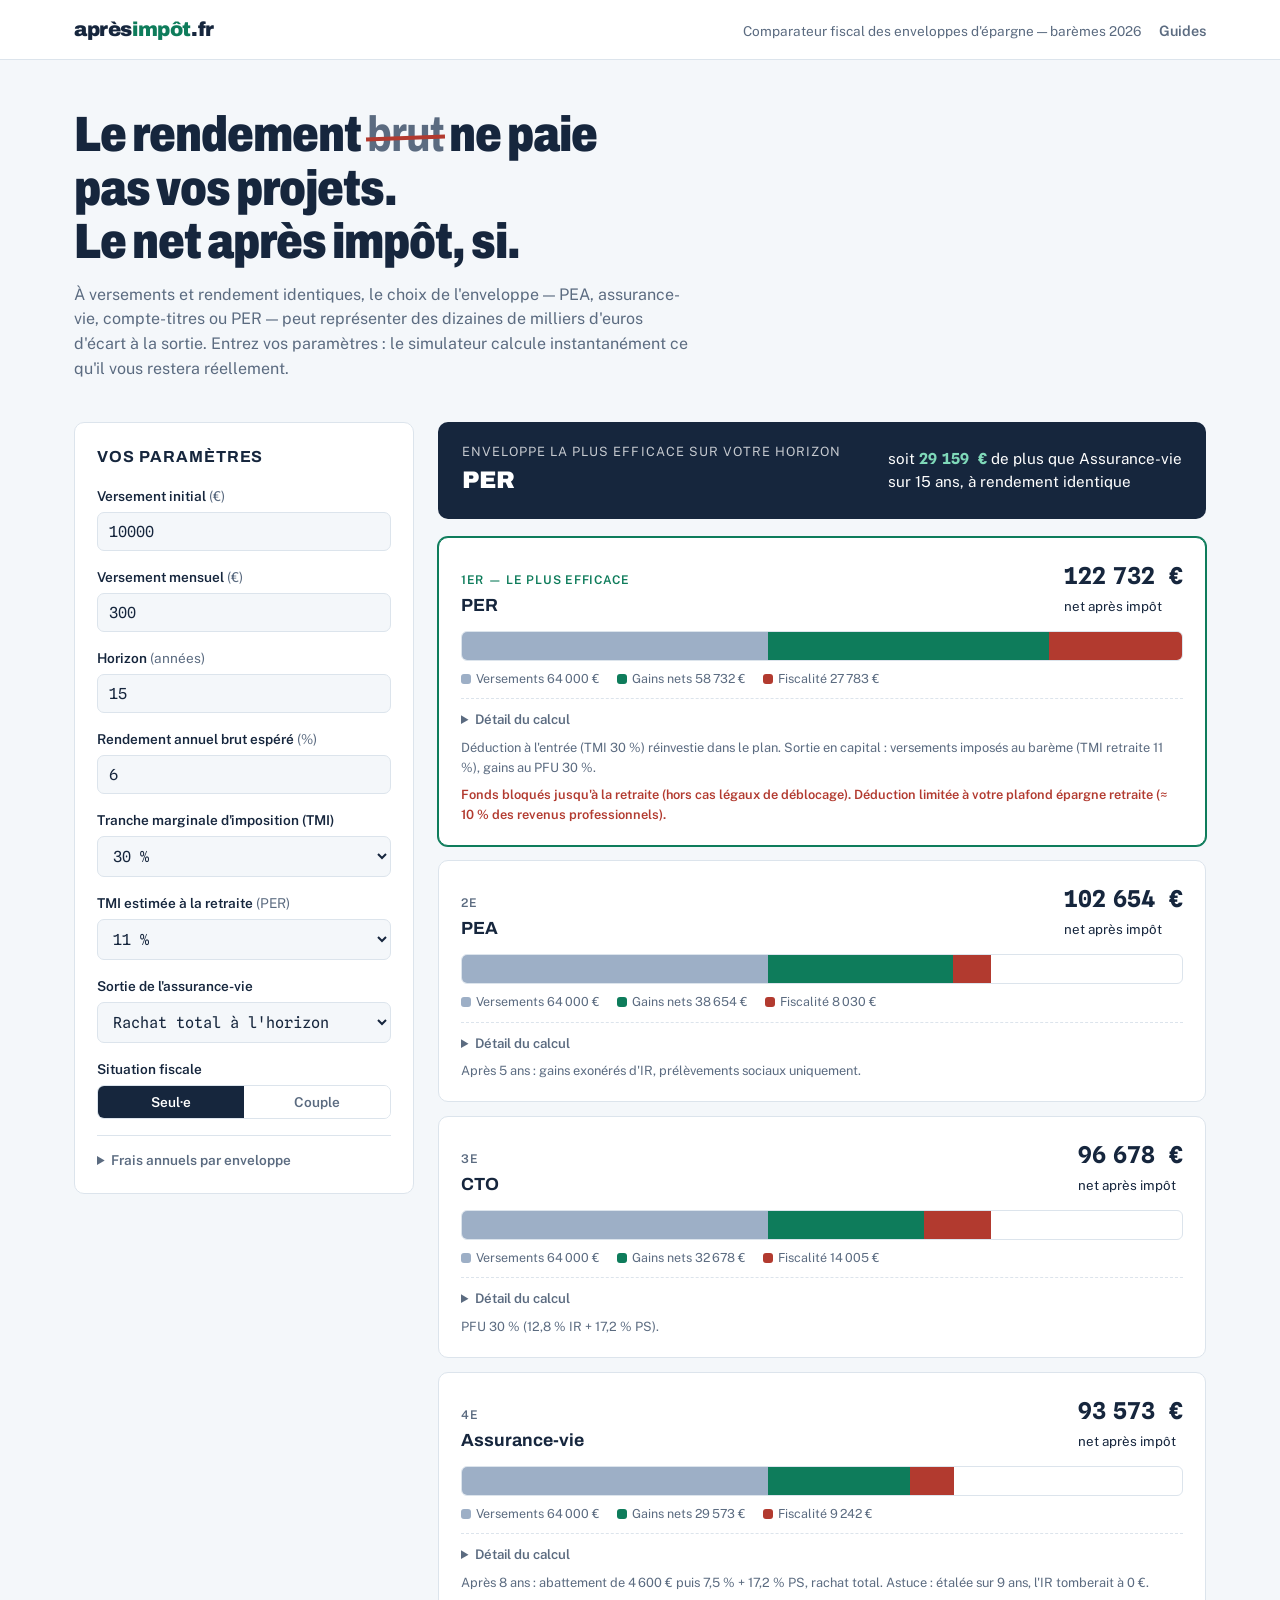
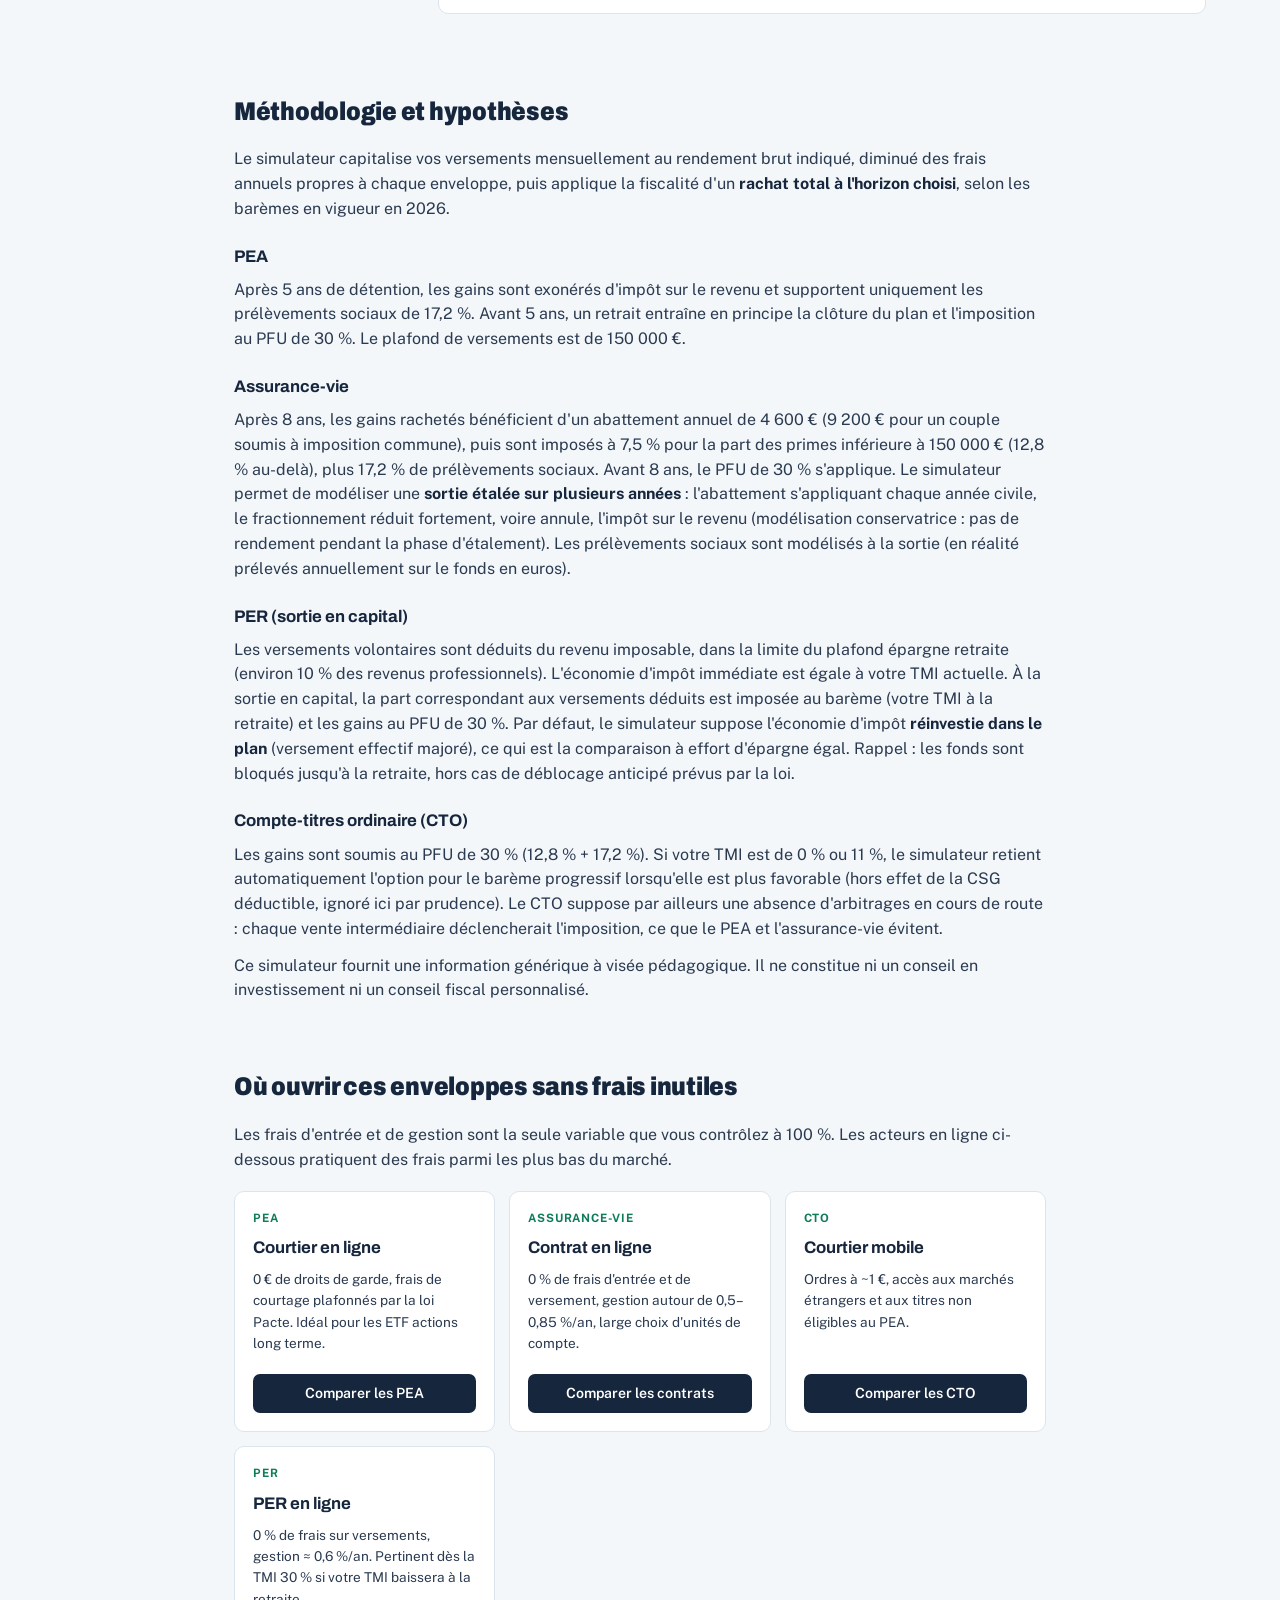
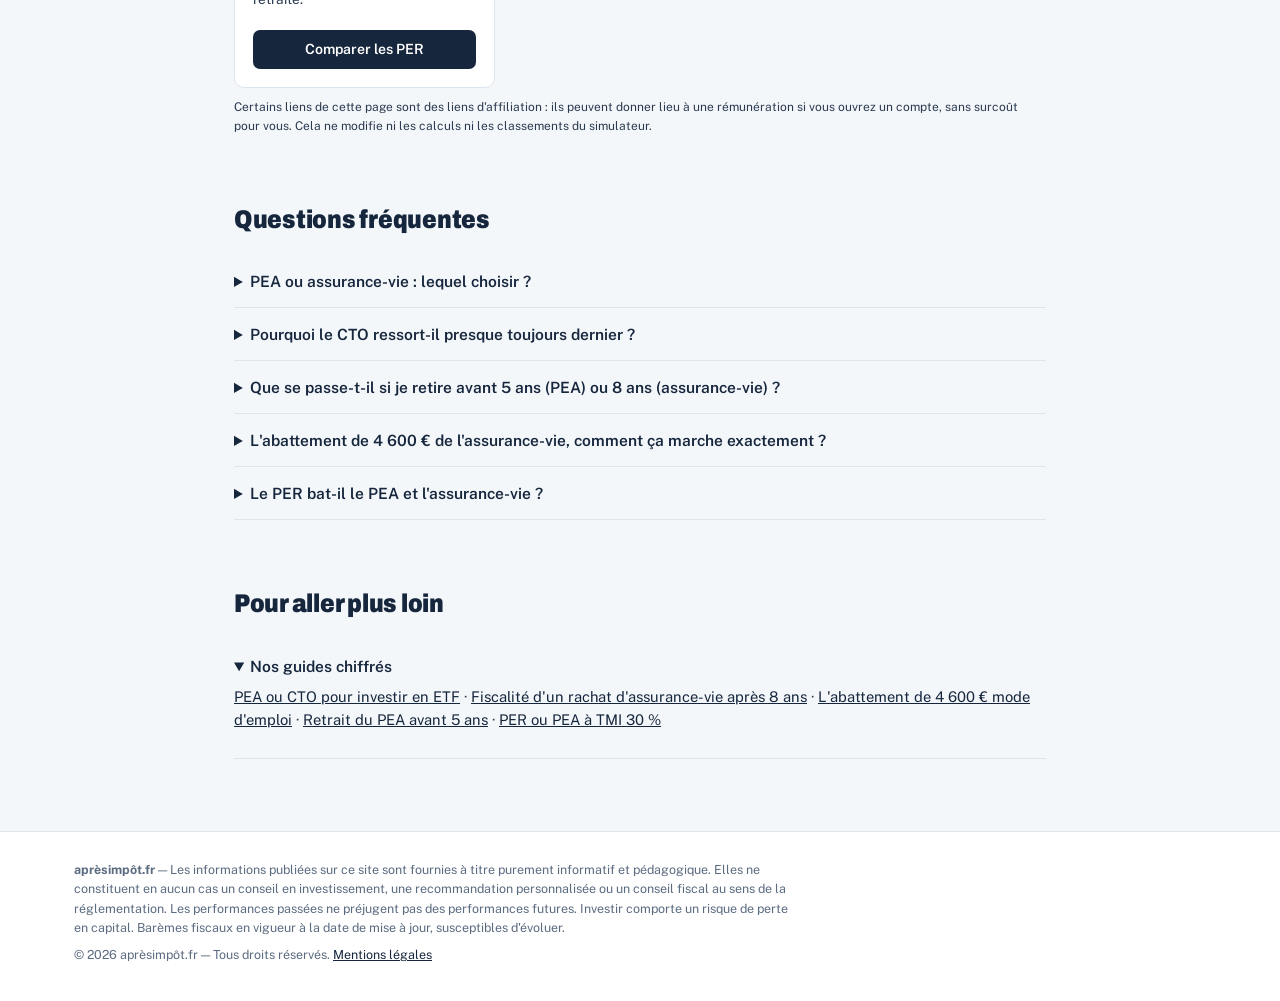
==== index.html @ abb74b87 "Add files via upload" ====
<!DOCTYPE html>
<html lang="fr">
<head>
<meta charset="UTF-8">
<meta name="viewport" content="width=device-width, initial-scale=1.0">
<title>Après impôt — Simulateur PEA vs Assurance-vie vs CTO vs PER (2026)</title>
<meta name="description" content="Comparez le capital net après fiscalité entre PEA, assurance-vie, compte-titres et PER selon votre TMI, votre horizon et vos versements. Rachats fractionnés, déduction PER, barèmes 2026.">
<link rel="canonical" href="https://www.apresimpot.fr/">
<meta property="og:title" content="Après impôt — Simulateur PEA vs Assurance-vie vs CTO">
<meta property="og:description" content="Le seul chiffre qui compte : ce qu'il vous reste après impôt. Comparateur fiscal des enveloppes d'épargne françaises.">
<meta property="og:type" content="website">
<link rel="preconnect" href="https://fonts.googleapis.com">
<link rel="preconnect" href="https://fonts.gstatic.com" crossorigin>
<link href="https://fonts.googleapis.com/css2?family=Archivo:wdth,wght@62..125,400..900&family=Public+Sans:wght@400;500;600&family=Spline+Sans+Mono:wght@400;500;700&display=swap" rel="stylesheet">
<script type="application/ld+json">
{
  "@context": "https://schema.org",
  "@type": "WebApplication",
  "name": "Après impôt — Simulateur PEA / Assurance-vie / CTO",
  "applicationCategory": "FinanceApplication",
  "operatingSystem": "Web",
  "offers": {"@type": "Offer", "price": "0", "priceCurrency": "EUR"},
  "inLanguage": "fr"
}
</script>
<script type="application/ld+json">
{
  "@context": "https://schema.org",
  "@type": "FAQPage",
  "mainEntity": [
    {"@type": "Question", "name": "PEA ou assurance-vie : lequel est le plus avantageux fiscalement ?", "acceptedAnswer": {"@type": "Answer", "text": "Après 5 ans, le PEA n'est soumis qu'aux prélèvements sociaux de 17,2 % sur les gains. L'assurance-vie après 8 ans bénéficie d'un abattement annuel de 4 600 € (9 200 € pour un couple) puis d'un taux de 7,5 % + 17,2 %. Pour un investissement actions long terme, le PEA est généralement plus efficace ; l'assurance-vie reprend l'avantage pour la transmission et la diversification."}},
    {"@type": "Question", "name": "Quelle est la fiscalité d'un compte-titres ordinaire (CTO) ?", "acceptedAnswer": {"@type": "Answer", "text": "Les plus-values et dividendes du CTO sont soumis au PFU de 30 % (12,8 % d'impôt sur le revenu + 17,2 % de prélèvements sociaux). L'option pour le barème progressif peut être préférable si votre TMI est de 0 % ou 11 %."}},
    {"@type": "Question", "name": "Que se passe-t-il si je retire de mon PEA avant 5 ans ?", "acceptedAnswer": {"@type": "Answer", "text": "Un retrait avant 5 ans entraîne en principe la clôture du plan et l'imposition des gains au PFU de 30 %. Après 5 ans, les retraits sont possibles sans clôture et les gains ne supportent que les prélèvements sociaux de 17,2 %."}},
    {"@type": "Question", "name": "L'abattement de l'assurance-vie s'applique-t-il chaque année ?", "acceptedAnswer": {"@type": "Answer", "text": "Oui. Après 8 ans, l'abattement de 4 600 € (9 200 € pour un couple) s'applique chaque année sur la part de gains rachetée. Fractionner ses rachats sur plusieurs années permet donc de réduire fortement, voire d'annuler, l'impôt sur le revenu."}},
    {"@type": "Question", "name": "Le PER est-il plus intéressant que le PEA ou l'assurance-vie ?", "acceptedAnswer": {"@type": "Answer", "text": "Le PER permet de déduire les versements du revenu imposable (économie immédiate égale à votre TMI), mais le capital est imposé au barème à la sortie et les fonds sont bloqués jusqu'à la retraite. Il est surtout pertinent si votre TMI actuelle (30 % et plus) est nettement supérieure à votre TMI prévisible à la retraite."}}
  ]
}
</script>
<style>
:root{
  --ink:#16263D;
  --paper:#F4F7FA;
  --card:#FFFFFF;
  --net:#0E7C5B;
  --net-soft:#E2F2EC;
  --tax:#B23A2F;
  --tax-soft:#F7E7E4;
  --capital:#9DAFC6;
  --capital-soft:#EAEFF5;
  --line:#DCE4EC;
  --muted:#5B6B80;
  --focus:#16263D;
  --radius:10px;
}
*{box-sizing:border-box;margin:0;padding:0}
html{scroll-behavior:smooth}
@media (prefers-reduced-motion:reduce){html{scroll-behavior:auto}*{transition:none!important;animation:none!important}}
body{
  font-family:'Public Sans',system-ui,sans-serif;
  background:var(--paper);
  color:var(--ink);
  line-height:1.55;
  font-size:16px;
}
.mono{font-family:'Spline Sans Mono',monospace;font-variant-numeric:tabular-nums}
a{color:var(--ink)}
:focus-visible{outline:3px solid var(--focus);outline-offset:2px;border-radius:4px}

/* ---------- header ---------- */
header{
  border-bottom:1px solid var(--line);
  background:var(--card);
}
.header-in{
  max-width:1180px;margin:0 auto;padding:14px 24px;
  display:flex;align-items:baseline;justify-content:space-between;gap:16px;flex-wrap:wrap;
}
.logo{
  font-family:'Archivo',sans-serif;font-weight:900;font-size:1.25rem;letter-spacing:-.02em;
  text-decoration:none;
}
.logo .net-word{color:var(--net)}
.tagline{color:var(--muted);font-size:.85rem}

/* ---------- hero ---------- */
.hero{max-width:1180px;margin:0 auto;padding:48px 24px 8px}
.hero h1{
  font-family:'Archivo',sans-serif;
  font-weight:900;font-stretch:80%;
  font-size:clamp(1.9rem,4.5vw,3.1rem);
  letter-spacing:-.02em;line-height:1.08;
  max-width:21ch;
}
.hero h1 .strike{position:relative;color:var(--muted);font-weight:700}
.hero h1 .strike::after{
  content:"";position:absolute;left:-2%;right:-2%;top:54%;height:.09em;background:var(--tax);transform:rotate(-2deg);
}
.hero p{margin-top:14px;max-width:62ch;color:var(--muted)}

/* ---------- simulateur ---------- */
.sim{
  max-width:1180px;margin:32px auto 0;padding:0 24px;
  display:grid;grid-template-columns:340px 1fr;gap:24px;align-items:start;
}
@media(max-width:880px){.sim{grid-template-columns:1fr}}
.panel{
  background:var(--card);border:1px solid var(--line);border-radius:var(--radius);
  padding:22px;position:sticky;top:16px;
}
@media(max-width:880px){.panel{position:static}}
.panel h2,.results h2{
  font-family:'Archivo',sans-serif;font-weight:700;font-size:1rem;
  text-transform:uppercase;letter-spacing:.06em;margin-bottom:16px;
}
.field{margin-bottom:16px}
.field label{display:block;font-size:.85rem;font-weight:600;margin-bottom:5px}
.field .hint{font-weight:400;color:var(--muted)}
.field input[type=number],.field select{
  width:100%;padding:9px 11px;border:1px solid var(--line);border-radius:7px;
  font-family:'Spline Sans Mono',monospace;font-size:.95rem;background:var(--paper);color:var(--ink);
}
.field input:focus,.field select:focus{border-color:var(--ink)}
.seg{display:flex;border:1px solid var(--line);border-radius:7px;overflow:hidden}
.seg button{
  flex:1;padding:8px 4px;border:0;background:var(--card);font-family:inherit;font-size:.85rem;
  cursor:pointer;color:var(--muted);font-weight:600;
}
.seg button[aria-pressed=true]{background:var(--ink);color:#fff}
details.advanced{border-top:1px solid var(--line);padding-top:14px;margin-top:4px}
details.advanced summary{cursor:pointer;font-size:.85rem;font-weight:600;color:var(--muted)}
details.advanced .field{margin-top:14px}

/* ---------- résultats ---------- */
.results{min-width:0}
.verdict{
  background:var(--ink);color:#fff;border-radius:var(--radius);
  padding:20px 24px;margin-bottom:18px;
  display:flex;justify-content:space-between;align-items:center;gap:16px;flex-wrap:wrap;
}
.verdict .label{font-size:.8rem;text-transform:uppercase;letter-spacing:.08em;opacity:.75}
.verdict .winner{font-family:'Archivo',sans-serif;font-weight:900;font-size:1.5rem}
.verdict .saving{font-size:.95rem}
.verdict .saving strong{color:#7FD9B9;font-family:'Spline Sans Mono',monospace}
.env-card{
  background:var(--card);border:1px solid var(--line);border-radius:var(--radius);
  padding:20px 22px;margin-bottom:14px;
}
.env-card.best{border-color:var(--net);box-shadow:0 0 0 1px var(--net)}
.env-head{display:flex;justify-content:space-between;align-items:baseline;gap:12px;flex-wrap:wrap;margin-bottom:6px}
.env-name{font-family:'Archivo',sans-serif;font-weight:700;font-size:1.1rem}
.env-rank{font-size:.75rem;font-weight:600;text-transform:uppercase;letter-spacing:.06em;color:var(--muted)}
.env-card.best .env-rank{color:var(--net)}
.env-net{font-family:'Spline Sans Mono',monospace;font-weight:700;font-size:1.45rem}
.env-net small{font-size:.75rem;font-weight:400;color:var(--muted);font-family:'Public Sans',sans-serif;display:block;text-align:right}

/* barre de décomposition — élément signature */
.bar{
  display:flex;height:30px;border-radius:6px;overflow:hidden;margin:12px 0 8px;
  border:1px solid var(--line);
}
.bar div{transition:width .45s cubic-bezier(.2,.8,.2,1);min-width:0}
.bar .b-cap{background:var(--capital)}
.bar .b-gain{background:var(--net)}
.bar .b-tax{background:var(--tax)}
.legend{display:flex;gap:18px;flex-wrap:wrap;font-size:.78rem;color:var(--muted)}
.legend span::before{content:"";display:inline-block;width:10px;height:10px;border-radius:3px;margin-right:5px;vertical-align:-1px}
.legend .l-cap::before{background:var(--capital)}
.legend .l-gain::before{background:var(--net)}
.legend .l-tax::before{background:var(--tax)}
.env-detail{margin-top:10px;border-top:1px dashed var(--line);padding-top:10px}
.env-detail summary{cursor:pointer;font-size:.83rem;font-weight:600;color:var(--muted)}
.env-detail table{width:100%;border-collapse:collapse;margin-top:8px;font-size:.85rem}
.env-detail td{padding:4px 0;border-bottom:1px solid var(--paper)}
.env-detail td:last-child{text-align:right}
.env-detail tr.t-tax td{color:var(--tax)}
.env-detail tr.t-net td{font-weight:700}
.env-note{font-size:.8rem;color:var(--muted);margin-top:8px}
.env-warn{font-size:.8rem;color:var(--tax);margin-top:8px;font-weight:600}

/* ---------- sections contenu ---------- */
section.content{max-width:860px;margin:64px auto 0;padding:0 24px}
section.content h2{
  font-family:'Archivo',sans-serif;font-weight:900;font-stretch:85%;
  font-size:1.6rem;letter-spacing:-.01em;margin-bottom:16px;
}
section.content h3{font-family:'Archivo',sans-serif;font-weight:700;font-size:1.05rem;margin:22px 0 8px}
section.content p{margin-bottom:12px;color:#2A3A50}
section.content p strong{color:var(--ink)}

/* affiliation */
.brokers{display:grid;grid-template-columns:repeat(auto-fit,minmax(230px,1fr));gap:14px;margin-top:18px}
.broker{
  background:var(--card);border:1px solid var(--line);border-radius:var(--radius);padding:18px;
  display:flex;flex-direction:column;gap:8px;
}
.broker .b-env{font-size:.72rem;font-weight:700;text-transform:uppercase;letter-spacing:.07em;color:var(--net)}
.broker .b-name{font-family:'Archivo',sans-serif;font-weight:700;font-size:1.05rem}
.broker p{font-size:.85rem;color:var(--muted);margin:0;flex:1}
.broker a{
  display:inline-block;text-align:center;background:var(--ink);color:#fff;text-decoration:none;
  padding:9px 14px;border-radius:7px;font-weight:600;font-size:.88rem;
}
.aff-note{font-size:.75rem;color:var(--muted);margin-top:10px}

/* FAQ */
.faq details{border-bottom:1px solid var(--line);padding:14px 0}
.faq summary{cursor:pointer;font-weight:600;font-size:.97rem}
.faq details p{margin-top:8px;font-size:.92rem}

footer{
  margin-top:72px;border-top:1px solid var(--line);background:var(--card);
}
.footer-in{max-width:1180px;margin:0 auto;padding:28px 24px;font-size:.78rem;color:var(--muted)}
.footer-in p{margin-bottom:8px;max-width:90ch}
</style>
</head>
<body>

<header>
  <div class="header-in">
    <a class="logo" href="/">après<span class="net-word">impôt</span>.fr</a>
    <nav style="display:flex;gap:18px;align-items:baseline">
      <span class="tagline">Comparateur fiscal des enveloppes d'épargne — barèmes 2026</span>
      <a href="guides/index.html" style="font-size:.9rem;font-weight:600;text-decoration:none;color:var(--muted)">Guides</a>
    </nav>
  </div>
</header>

<div class="hero">
  <h1>Le rendement <span class="strike">brut</span> ne paie pas vos projets.<br>Le net après impôt, si.</h1>
  <p>À versements et rendement identiques, le choix de l'enveloppe — PEA, assurance-vie, compte-titres ou PER — peut représenter des dizaines de milliers d'euros d'écart à la sortie. Entrez vos paramètres : le simulateur calcule instantanément ce qu'il vous restera réellement.</p>
</div>

<main class="sim">
  <form class="panel" id="form" aria-label="Paramètres de simulation">
    <h2>Vos paramètres</h2>

    <div class="field">
      <label for="p0">Versement initial <span class="hint">(€)</span></label>
      <input class="mono" type="number" id="p0" value="10000" min="0" step="500">
    </div>

    <div class="field">
      <label for="pm">Versement mensuel <span class="hint">(€)</span></label>
      <input class="mono" type="number" id="pm" value="300" min="0" step="50">
    </div>

    <div class="field">
      <label for="years">Horizon <span class="hint">(années)</span></label>
      <input class="mono" type="number" id="years" value="15" min="1" max="50" step="1">
    </div>

    <div class="field">
      <label for="ret">Rendement annuel brut espéré <span class="hint">(%)</span></label>
      <input class="mono" type="number" id="ret" value="6" min="-5" max="20" step="0.5">
    </div>

    <div class="field">
      <label for="tmi">Tranche marginale d'imposition (TMI)</label>
      <select id="tmi">
        <option value="0">0 %</option>
        <option value="11">11 %</option>
        <option value="30" selected>30 %</option>
        <option value="41">41 %</option>
        <option value="45">45 %</option>
      </select>
    </div>

    <div class="field">
      <label for="tmi-ret">TMI estimée à la retraite <span class="hint">(PER)</span></label>
      <select id="tmi-ret">
        <option value="0">0 %</option>
        <option value="11" selected>11 %</option>
        <option value="30">30 %</option>
        <option value="41">41 %</option>
        <option value="45">45 %</option>
      </select>
    </div>

    <div class="field">
      <label for="av-spread">Sortie de l'assurance-vie</label>
      <select id="av-spread">
        <option value="1" selected>Rachat total à l'horizon</option>
        <option value="2">Étalée sur 2 ans</option>
        <option value="3">Étalée sur 3 ans</option>
        <option value="4">Étalée sur 4 ans</option>
        <option value="5">Étalée sur 5 ans</option>
        <option value="8">Étalée sur 8 ans</option>
        <option value="10">Étalée sur 10 ans</option>
      </select>
    </div>

    <div class="field">
      <label id="lab-situation">Situation fiscale</label>
      <div class="seg" role="group" aria-labelledby="lab-situation">
        <button type="button" id="seg-single" aria-pressed="true">Seul·e</button>
        <button type="button" id="seg-couple" aria-pressed="false">Couple</button>
      </div>
    </div>

    <details class="advanced">
      <summary>Frais annuels par enveloppe</summary>
      <div class="field">
        <label for="f-pea">PEA <span class="hint">(% / an — courtier en ligne ≈ 0,1 %)</span></label>
        <input class="mono" type="number" id="f-pea" value="0.1" min="0" max="5" step="0.05">
      </div>
      <div class="field">
        <label for="f-av">Assurance-vie <span class="hint">(% / an — gestion + UC, contrat en ligne ≈ 0,85 %)</span></label>
        <input class="mono" type="number" id="f-av" value="0.85" min="0" max="5" step="0.05">
      </div>
      <div class="field">
        <label for="f-cto">CTO <span class="hint">(% / an)</span></label>
        <input class="mono" type="number" id="f-cto" value="0.1" min="0" max="5" step="0.05">
      </div>
      <div class="field">
        <label for="f-per">PER <span class="hint">(% / an — PER en ligne ≈ 0,6 %)</span></label>
        <input class="mono" type="number" id="f-per" value="0.6" min="0" max="5" step="0.05">
      </div>
      <div class="field">
        <label for="per-reinvest"><input type="checkbox" id="per-reinvest" checked> Réinvestir l'économie d'impôt du PER dans le plan</label>
        <span class="hint">Décoché : l'économie d'impôt est perçue mais laissée en cash (non capitalisée).</span>
      </div>
    </details>
  </form>

  <div class="results" aria-live="polite">
    <div class="verdict" id="verdict">
      <div>
        <div class="label">Enveloppe la plus efficace sur votre horizon</div>
        <div class="winner" id="v-winner">—</div>
      </div>
      <div class="saving" id="v-saving"></div>
    </div>
    <div id="cards"></div>
  </div>
</main>

<section class="content">
  <h2>Méthodologie et hypothèses</h2>
  <p>Le simulateur capitalise vos versements mensuellement au rendement brut indiqué, diminué des frais annuels propres à chaque enveloppe, puis applique la fiscalité d'un <strong>rachat total à l'horizon choisi</strong>, selon les barèmes en vigueur en 2026.</p>
  <h3>PEA</h3>
  <p>Après 5 ans de détention, les gains sont exonérés d'impôt sur le revenu et supportent uniquement les prélèvements sociaux de 17,2 %. Avant 5 ans, un retrait entraîne en principe la clôture du plan et l'imposition au PFU de 30 %. Le plafond de versements est de 150 000 €.</p>
  <h3>Assurance-vie</h3>
  <p>Après 8 ans, les gains rachetés bénéficient d'un abattement annuel de 4 600 € (9 200 € pour un couple soumis à imposition commune), puis sont imposés à 7,5 % pour la part des primes inférieure à 150 000 € (12,8 % au-delà), plus 17,2 % de prélèvements sociaux. Avant 8 ans, le PFU de 30 % s'applique. Le simulateur permet de modéliser une <strong>sortie étalée sur plusieurs années</strong> : l'abattement s'appliquant chaque année civile, le fractionnement réduit fortement, voire annule, l'impôt sur le revenu (modélisation conservatrice : pas de rendement pendant la phase d'étalement). Les prélèvements sociaux sont modélisés à la sortie (en réalité prélevés annuellement sur le fonds en euros).</p>
  <h3>PER (sortie en capital)</h3>
  <p>Les versements volontaires sont déduits du revenu imposable, dans la limite du plafond épargne retraite (environ 10 % des revenus professionnels). L'économie d'impôt immédiate est égale à votre TMI actuelle. À la sortie en capital, la part correspondant aux versements déduits est imposée au barème (votre TMI à la retraite) et les gains au PFU de 30 %. Par défaut, le simulateur suppose l'économie d'impôt <strong>réinvestie dans le plan</strong> (versement effectif majoré), ce qui est la comparaison à effort d'épargne égal. Rappel : les fonds sont bloqués jusqu'à la retraite, hors cas de déblocage anticipé prévus par la loi.</p>
  <h3>Compte-titres ordinaire (CTO)</h3>
  <p>Les gains sont soumis au PFU de 30 % (12,8 % + 17,2 %). Si votre TMI est de 0 % ou 11 %, le simulateur retient automatiquement l'option pour le barème progressif lorsqu'elle est plus favorable (hors effet de la CSG déductible, ignoré ici par prudence). Le CTO suppose par ailleurs une absence d'arbitrages en cours de route : chaque vente intermédiaire déclencherait l'imposition, ce que le PEA et l'assurance-vie évitent.</p>
  <p>Ce simulateur fournit une information générique à visée pédagogique. Il ne constitue ni un conseil en investissement ni un conseil fiscal personnalisé.</p>
</section>

<section class="content" id="ouvrir">
  <h2>Où ouvrir ces enveloppes sans frais inutiles</h2>
  <p>Les frais d'entrée et de gestion sont la seule variable que vous contrôlez à 100 %. Les acteurs en ligne ci-dessous pratiquent des frais parmi les plus bas du marché.</p>
  <div class="brokers">
    <!-- AFFILIATION : remplacer les href="#" par vos liens trackés une fois inscrit aux programmes (BoursoBank, Trade Republic, Linxea, etc.) -->
    <div class="broker">
      <span class="b-env">PEA</span>
      <span class="b-name">Courtier en ligne</span>
      <p>0 € de droits de garde, frais de courtage plafonnés par la loi Pacte. Idéal pour les ETF actions long terme.</p>
      <a href="#" data-affiliate="pea" rel="sponsored nofollow">Comparer les PEA</a>
    </div>
    <div class="broker">
      <span class="b-env">Assurance-vie</span>
      <span class="b-name">Contrat en ligne</span>
      <p>0 % de frais d'entrée et de versement, gestion autour de 0,5–0,85 %/an, large choix d'unités de compte.</p>
      <a href="#" data-affiliate="av" rel="sponsored nofollow">Comparer les contrats</a>
    </div>
    <div class="broker">
      <span class="b-env">CTO</span>
      <span class="b-name">Courtier mobile</span>
      <p>Ordres à ~1 €, accès aux marchés étrangers et aux titres non éligibles au PEA.</p>
      <a href="#" data-affiliate="cto" rel="sponsored nofollow">Comparer les CTO</a>
    </div>
    <div class="broker">
      <span class="b-env">PER</span>
      <span class="b-name">PER en ligne</span>
      <p>0 % de frais sur versements, gestion ≈ 0,6 %/an. Pertinent dès la TMI 30 % si votre TMI baissera à la retraite.</p>
      <a href="#" data-affiliate="per" rel="sponsored nofollow">Comparer les PER</a>
    </div>
  </div>
  <p class="aff-note">Certains liens de cette page sont des liens d'affiliation : ils peuvent donner lieu à une rémunération si vous ouvrez un compte, sans surcoût pour vous. Cela ne modifie ni les calculs ni les classements du simulateur.</p>
</section>

<section class="content faq">
  <h2>Questions fréquentes</h2>
  <details>
    <summary>PEA ou assurance-vie : lequel choisir ?</summary>
    <p>Pour de l'investissement en actions européennes (ou ETF éligibles) à plus de 5 ans, le PEA est presque toujours l'enveloppe la plus efficace fiscalement : 17,2 % sur les gains, contre au mieux 24,7 % au-delà de l'abattement en assurance-vie. L'assurance-vie reste pertinente pour diversifier (fonds euros, obligations, immobilier), pour les versements au-delà du plafond du PEA, et surtout pour la transmission (abattement de 152 500 € par bénéficiaire pour les primes versées avant 70 ans).</p>
  </details>
  <details>
    <summary>Pourquoi le CTO ressort-il presque toujours dernier ?</summary>
    <p>Parce qu'il cumule le taux le plus élevé (30 %) et l'absence d'abattement. Il reste pourtant indispensable pour les titres non éligibles au PEA (actions américaines en direct, certains ETF) et au-delà des plafonds. Sa fiscalité réelle peut aussi être pire que celle affichée ici : chaque arbitrage en cours de route déclenche l'impôt, là où PEA et assurance-vie capitalisent en franchise.</p>
  </details>
  <details>
    <summary>Que se passe-t-il si je retire avant 5 ans (PEA) ou 8 ans (assurance-vie) ?</summary>
    <p>Avant 5 ans, un retrait du PEA entraîne en principe sa clôture et l'imposition des gains au PFU de 30 %. En assurance-vie, un rachat avant 8 ans est imposé au PFU de 30 % sans abattement, mais le contrat n'est pas clôturé et son antériorité fiscale court toujours — d'où l'intérêt d'ouvrir tôt, même avec un petit montant, pour « prendre date ».</p>
  </details>
  <details>
    <summary>L'abattement de 4 600 € de l'assurance-vie, comment ça marche exactement ?</summary>
    <p>Après 8 ans, il s'applique chaque année civile sur la part de <em>gains</em> comprise dans vos rachats (pas sur le capital). Un rachat de 20 000 € contenant 5 000 € de gains n'est donc imposé à l'IR que sur 400 € pour un célibataire. En étalant les rachats, on peut sortir des sommes importantes sans payer d'impôt sur le revenu — seuls les 17,2 % de prélèvements sociaux restent dus.</p>
  </details>
  <details>
    <summary>Le PER bat-il le PEA et l'assurance-vie ?</summary>
    <p>Tout dépend de l'écart entre votre TMI actuelle et votre TMI à la retraite. La déduction à l'entrée est un levier puissant à 30 %, 41 % ou 45 % de TMI, surtout si l'économie d'impôt est réinvestie — mais le capital est imposé au barème à la sortie et les fonds sont bloqués jusqu'à la retraite. À TMI 11 % ou 0 %, le PER est rarement pertinent : préférez le PEA. Testez les deux TMI dans le simulateur pour voir le point de bascule.</p>
  </details>
</section>

<section class="content faq">
  <h2>Pour aller plus loin</h2>
  <details open>
    <summary>Nos guides chiffrés</summary>
    <p>
      <a href="guides/pea-ou-cto-etf.html">PEA ou CTO pour investir en ETF</a> ·
      <a href="guides/fiscalite-rachat-assurance-vie-8-ans.html">Fiscalité d'un rachat d'assurance-vie après 8 ans</a> ·
      <a href="guides/abattement-4600-assurance-vie.html">L'abattement de 4 600 € mode d'emploi</a> ·
      <a href="guides/retrait-pea-avant-5-ans.html">Retrait du PEA avant 5 ans</a> ·
      <a href="guides/per-ou-pea-tmi-30.html">PER ou PEA à TMI 30 %</a>
    </p>
  </details>
</section>

<footer>
  <div class="footer-in">
    <p><strong>aprèsimpôt.fr</strong> — Les informations publiées sur ce site sont fournies à titre purement informatif et pédagogique. Elles ne constituent en aucun cas un conseil en investissement, une recommandation personnalisée ou un conseil fiscal au sens de la réglementation. Les performances passées ne préjugent pas des performances futures. Investir comporte un risque de perte en capital. Barèmes fiscaux en vigueur à la date de mise à jour, susceptibles d'évoluer.</p>
    <p>© 2026 aprèsimpôt.fr — Tous droits réservés. <a href="mentions-legales.html">Mentions légales</a></p>
  </div>
</footer>

<script>
"use strict";
const PS = 0.172, PFU_IR = 0.128;
const fmt = v => new Intl.NumberFormat('fr-FR',{style:'currency',currency:'EUR',maximumFractionDigits:0}).format(v);

function futureValue(p0, m, years, annualNet){
  const n = years * 12, r = annualNet / 12;
  if (Math.abs(r) < 1e-9) return p0 + m * n;
  return p0 * Math.pow(1 + r, n) + m * ((Math.pow(1 + r, n) - 1) / r);
}

function taxPEA(g, years){
  if (g <= 0) return {ir: 0, ps: 0, note: null};
  if (years >= 5) return {ir: 0, ps: g * PS, note: "Après 5 ans : gains exonérés d'IR, prélèvements sociaux uniquement."};
  return {ir: g * PFU_IR, ps: g * PS, note: "Horizon < 5 ans : retrait = clôture du plan et PFU 30 %."};
}

function taxAV(g, years, invested, couple, spread){
  if (g <= 0) return {ir: 0, ps: 0, note: null};
  const ps = g * PS;
  if (years < 8) return {ir: g * PFU_IR, ps, note: "Horizon < 8 ans : PFU 30 %, sans abattement (l'étalement n'a pas d'effet)."};
  const ab = couple ? 9200 : 4600;
  let rate = 0.075;
  if (invested > 150000){
    const share = 150000 / invested;
    rate = 0.075 * share + PFU_IR * (1 - share);
  }
  const perYear = g / spread;
  const ir = spread * Math.max(0, perYear - ab) * rate;
  const nOpt = Math.ceil(g / ab);
  let note = spread === 1
    ? "Après 8 ans : abattement de " + fmt(ab) + " puis " + (rate > 0.075 ? "7,5 % / 12,8 %" : "7,5 %") + " + 17,2 % PS, rachat total."
    : "Sortie étalée sur " + spread + " ans : abattement de " + fmt(ab) + " réutilisé chaque année.";
  if (ir === 0 && g > 0) note += " Impôt sur le revenu : 0 €.";
  else if (nOpt > spread && nOpt <= 15) note += " Astuce : étalée sur " + nOpt + " ans, l'IR tomberait à 0 €.";
  return {ir, ps, note};
}

function computePER(p0, pm, years, ret, fees, tmiNow, tmiRet, reinvest){
  const n = years * 12, effort = p0 + pm * n;
  const k = reinvest && tmiNow < 1 ? 1 / (1 - tmiNow) : 1;
  const fv = futureValue(p0 * k, pm * k, years, ret - fees);
  const investedGross = effort * k;
  const gainsTrue = Math.max(0, fv - investedGross);
  const ir = investedGross * tmiRet + gainsTrue * PFU_IR;
  const ps = gainsTrue * PS;
  const bonus = reinvest ? 0 : effort * tmiNow;
  const fvDisplay = fv + bonus;
  let note = "Déduction à l'entrée (TMI " + Math.round(tmiNow * 100) + " %) " +
    (reinvest ? "réinvestie dans le plan. " : "perçue en cash, non capitalisée. ") +
    "Sortie en capital : versements imposés au barème (TMI retraite " + Math.round(tmiRet * 100) + " %), gains au PFU 30 %.";
  return {fv: fvDisplay, gains: Math.max(0, fvDisplay - effort), ir, ps, net: fvDisplay - ir - ps, note};
}

function taxCTO(g, tmi){
  if (g <= 0) return {ir: 0, ps: 0, note: null};
  const bareme = tmi / 100;
  const useBareme = bareme < PFU_IR;
  return {ir: g * Math.min(PFU_IR, bareme), ps: g * PS,
    note: useBareme ? "Option barème retenue (TMI " + tmi + " % < 12,8 %), plus favorable que le PFU." : "PFU 30 % (12,8 % IR + 17,2 % PS)."};
}

function read(id){ return parseFloat(document.getElementById(id).value) || 0; }

function run(){
  const p0 = read('p0'), pm = read('pm'), years = Math.max(1, read('years')), ret = read('ret') / 100;
  const tmi = parseInt(document.getElementById('tmi').value, 10);
  const tmiRet = parseInt(document.getElementById('tmi-ret').value, 10) / 100;
  const spread = parseInt(document.getElementById('av-spread').value, 10);
  const reinvest = document.getElementById('per-reinvest').checked;
  const couple = document.getElementById('seg-couple').getAttribute('aria-pressed') === 'true';
  const invested = p0 + pm * years * 12;

  const base = [
    {key:'PEA', fees: read('f-pea')/100, tax: g => taxPEA(g, years),
     warn: invested > 150000 ? "Versements totaux (" + fmt(invested) + ") supérieurs au plafond du PEA (150 000 €) : l'excédent devrait être logé ailleurs." : null},
    {key:'Assurance-vie', fees: read('f-av')/100, tax: g => taxAV(g, years, invested, couple, spread), warn: null},
    {key:'CTO', fees: read('f-cto')/100, tax: g => taxCTO(g, tmi), warn: null}
  ].map(e => {
    const fv = futureValue(p0, pm, years, ret - e.fees);
    const gains = Math.max(0, fv - invested);
    const t = e.tax(gains);
    return {...e, fv, gains, ir: t.ir, ps: t.ps, net: fv - t.ir - t.ps, note: t.note};
  });

  const per = computePER(p0, pm, years, ret, read('f-per')/100, tmi/100, tmiRet, reinvest);
  base.push({key:'PER', ...per,
    warn: "Fonds bloqués jusqu'à la retraite (hors cas légaux de déblocage). Déduction limitée à votre plafond épargne retraite (≈ 10 % des revenus professionnels)."});

  const envs = base.map(e => ({...e, totalTax: e.ir + e.ps})).sort((a, b) => b.net - a.net);

  const best = envs[0], worst = envs[envs.length - 1];
  document.getElementById('v-winner').textContent = best.key;
  document.getElementById('v-saving').innerHTML = worst.net < best.net
    ? "soit <strong>" + fmt(best.net - worst.net) + "</strong> de plus que " + worst.key + "<br>sur " + years + " ans, à rendement identique"
    : "";

  const cards = document.getElementById('cards');
  cards.innerHTML = '';
  const maxFv = Math.max(...envs.map(e => e.fv), 1);

  envs.forEach((e, i) => {
    const capPct = (invested / maxFv) * 100;
    const gainNetPct = ((e.gains - e.totalTax) / maxFv) * 100;
    const taxPct = (e.totalTax / maxFv) * 100;
    const card = document.createElement('article');
    card.className = 'env-card' + (i === 0 ? ' best' : '');
    card.innerHTML =
      '<div class="env-head">' +
        '<div><span class="env-rank">' + (i === 0 ? '1er — le plus efficace' : (i + 1) + 'e') + '</span>' +
        '<div class="env-name">' + e.key + '</div></div>' +
        '<div><div class="env-net">' + fmt(e.net) + '</div><small>net après impôt</small></div>' +
      '</div>' +
      '<div class="bar" role="img" aria-label="' + e.key + ' : ' + fmt(invested) + ' versés, ' + fmt(Math.max(0, e.gains - e.totalTax)) + ' de gains nets, ' + fmt(e.totalTax) + ' de fiscalité">' +
        '<div class="b-cap" style="width:' + capPct + '%"></div>' +
        '<div class="b-gain" style="width:' + Math.max(0, gainNetPct) + '%"></div>' +
        '<div class="b-tax" style="width:' + Math.max(0, taxPct) + '%"></div>' +
      '</div>' +
      '<div class="legend">' +
        '<span class="l-cap">Versements ' + fmt(invested) + '</span>' +
        '<span class="l-gain">Gains nets ' + fmt(Math.max(0, e.gains - e.totalTax)) + '</span>' +
        '<span class="l-tax">Fiscalité ' + fmt(e.totalTax) + '</span>' +
      '</div>' +
      '<details class="env-detail"><summary>Détail du calcul</summary><table class="mono">' +
        '<tr><td>Capital brut à ' + years + ' ans</td><td>' + fmt(e.fv) + '</td></tr>' +
        '<tr><td>dont gains</td><td>' + fmt(e.gains) + '</td></tr>' +
        '<tr class="t-tax"><td>Impôt sur le revenu</td><td>−' + fmt(e.ir) + '</td></tr>' +
        '<tr class="t-tax"><td>Prélèvements sociaux (17,2 %)</td><td>−' + fmt(e.ps) + '</td></tr>' +
        '<tr class="t-net"><td>Net perçu</td><td>' + fmt(e.net) + '</td></tr>' +
      '</table></details>' +
      (e.note ? '<p class="env-note">' + e.note + '</p>' : '') +
      (e.warn ? '<p class="env-warn">' + e.warn + '</p>' : '');
    cards.appendChild(card);
  });
}

document.getElementById('form').addEventListener('input', run);
['seg-single','seg-couple'].forEach(id => {
  document.getElementById(id).addEventListener('click', () => {
    document.getElementById('seg-single').setAttribute('aria-pressed', id === 'seg-single');
    document.getElementById('seg-couple').setAttribute('aria-pressed', id === 'seg-couple');
    run();
  });
});
run();
</script>
</body>
</html>
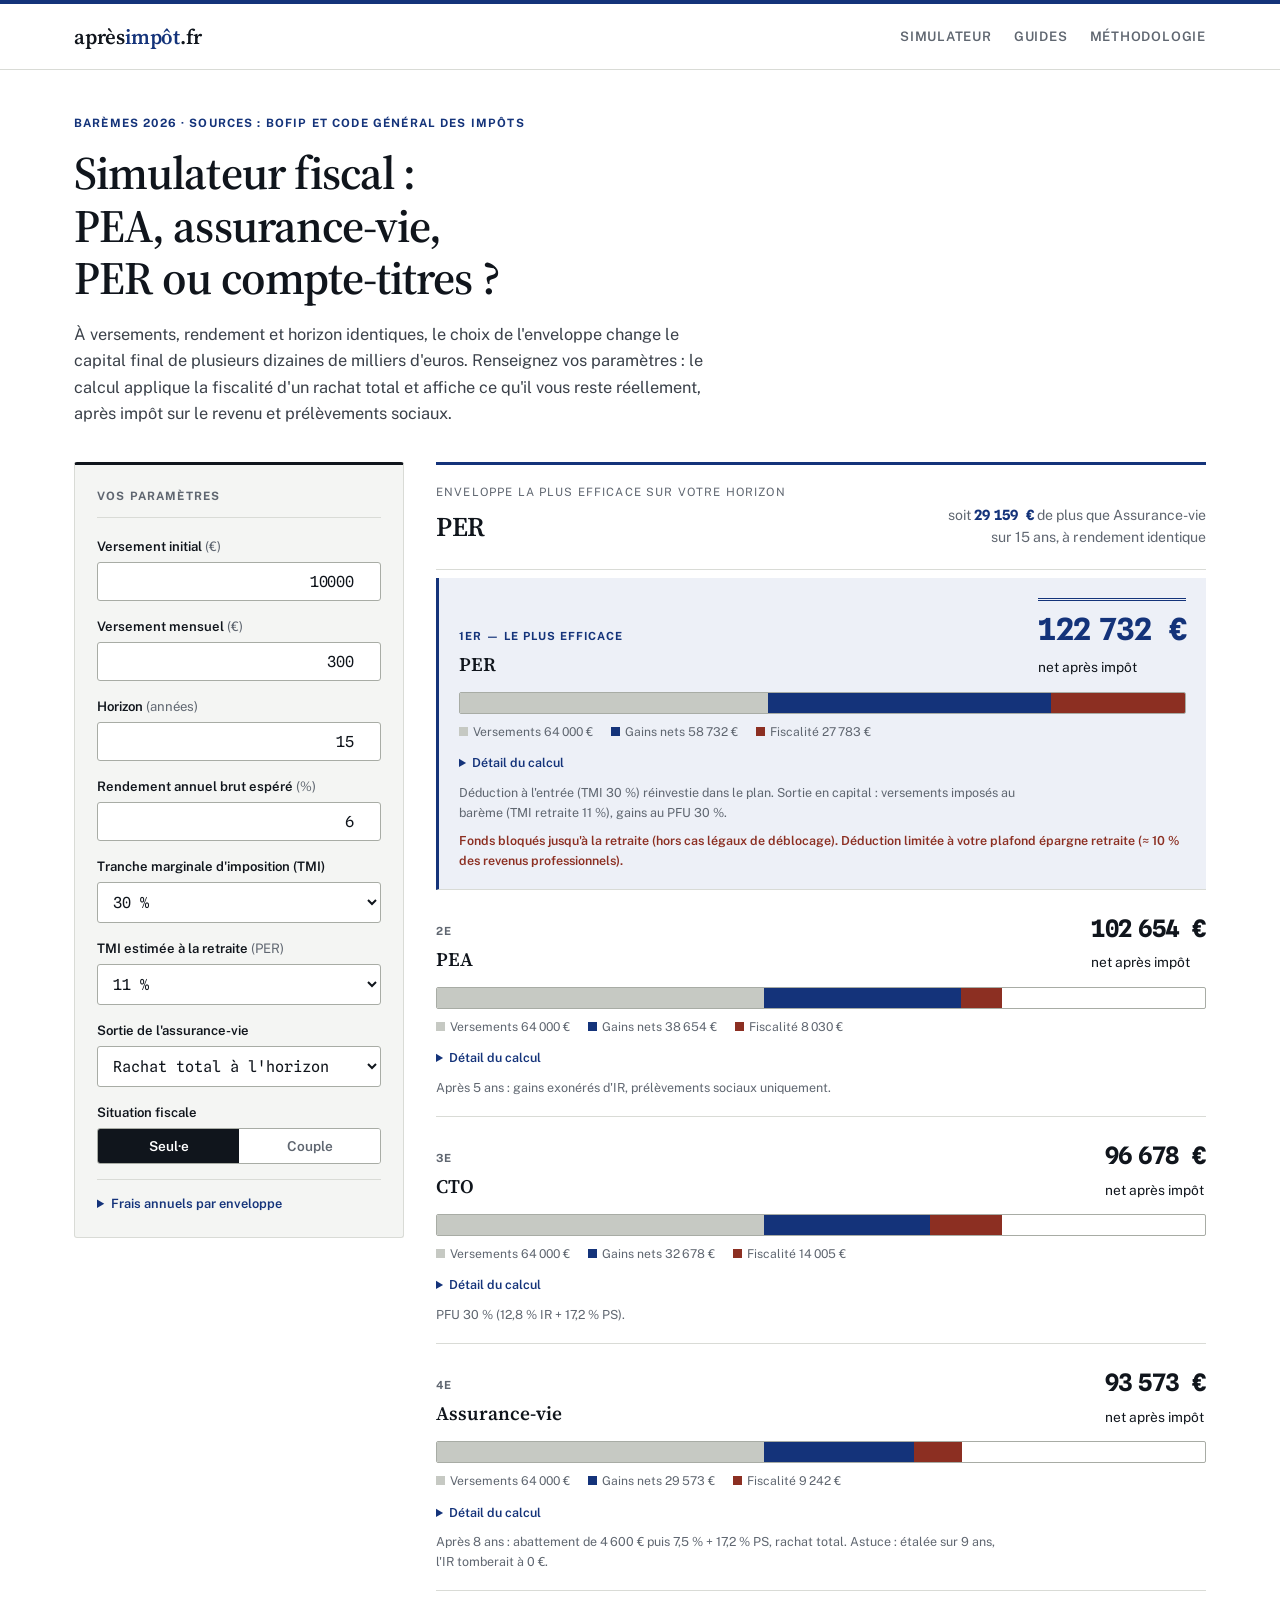
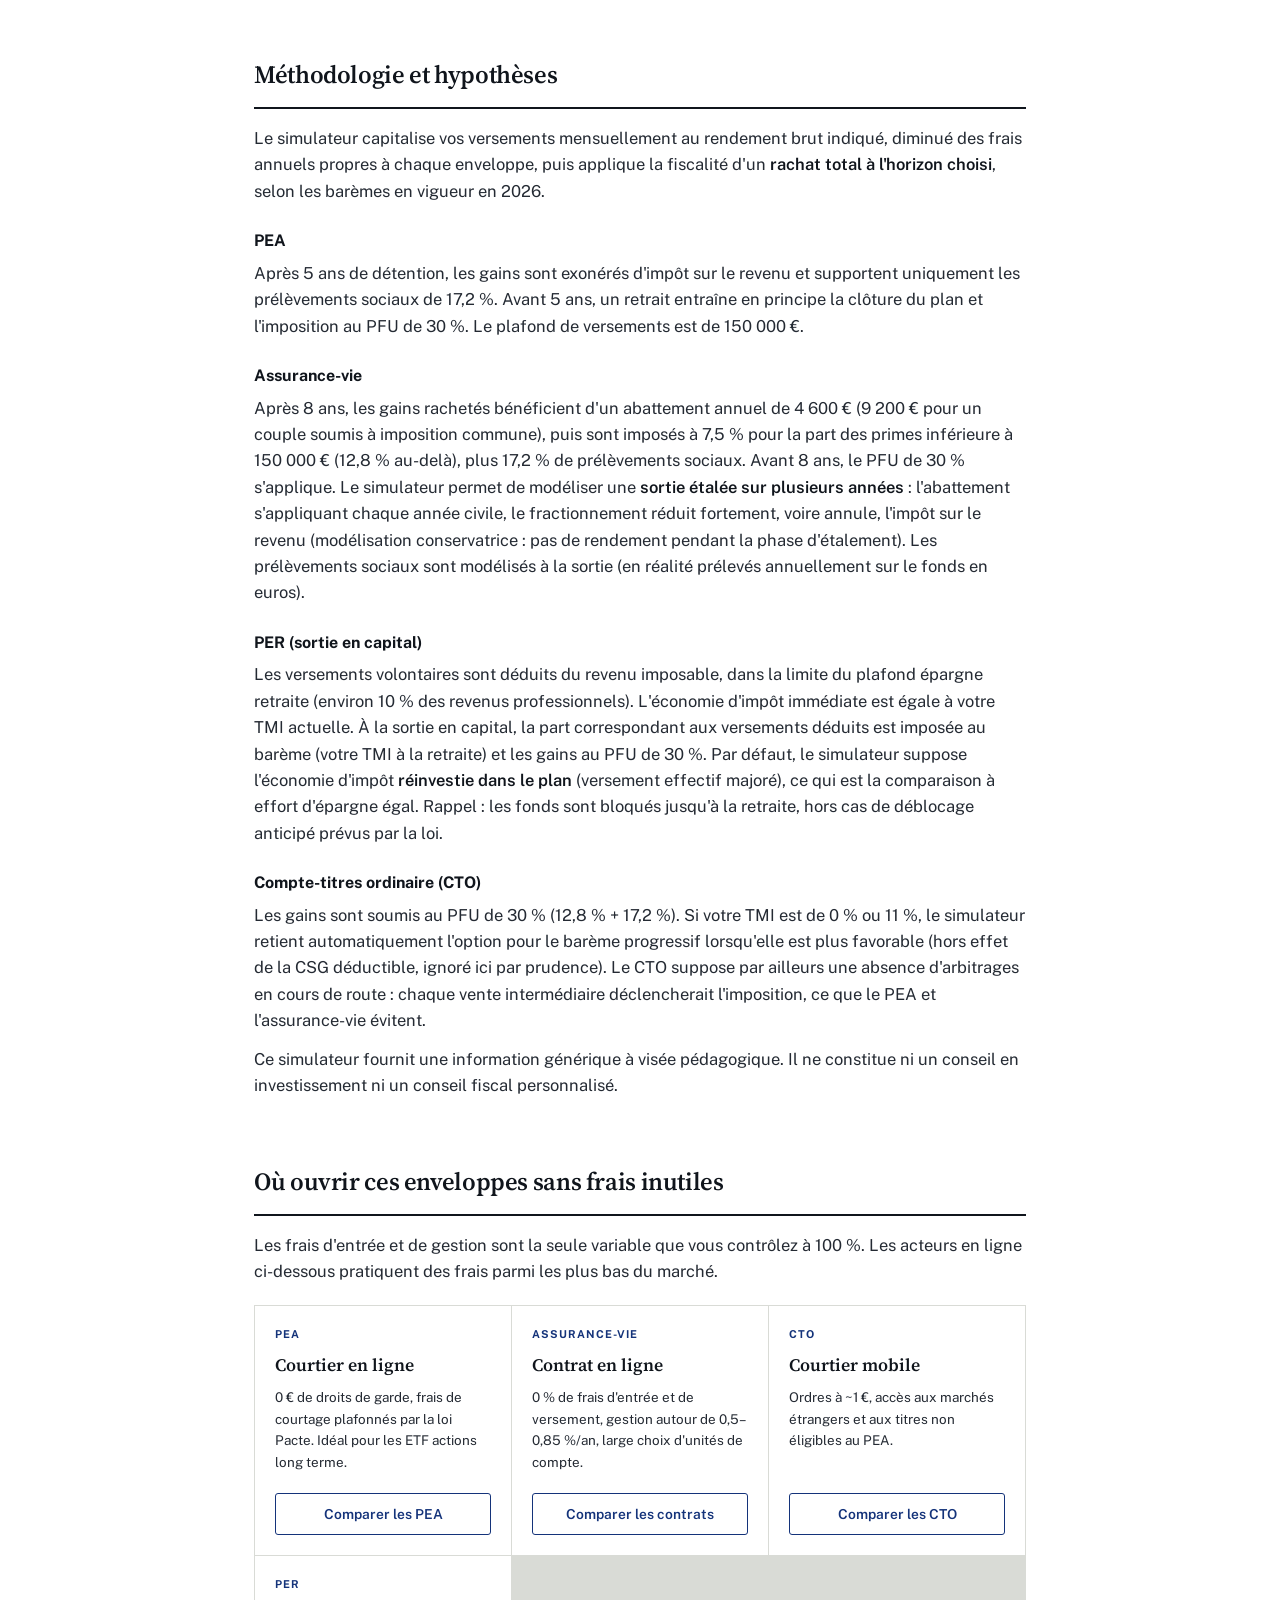
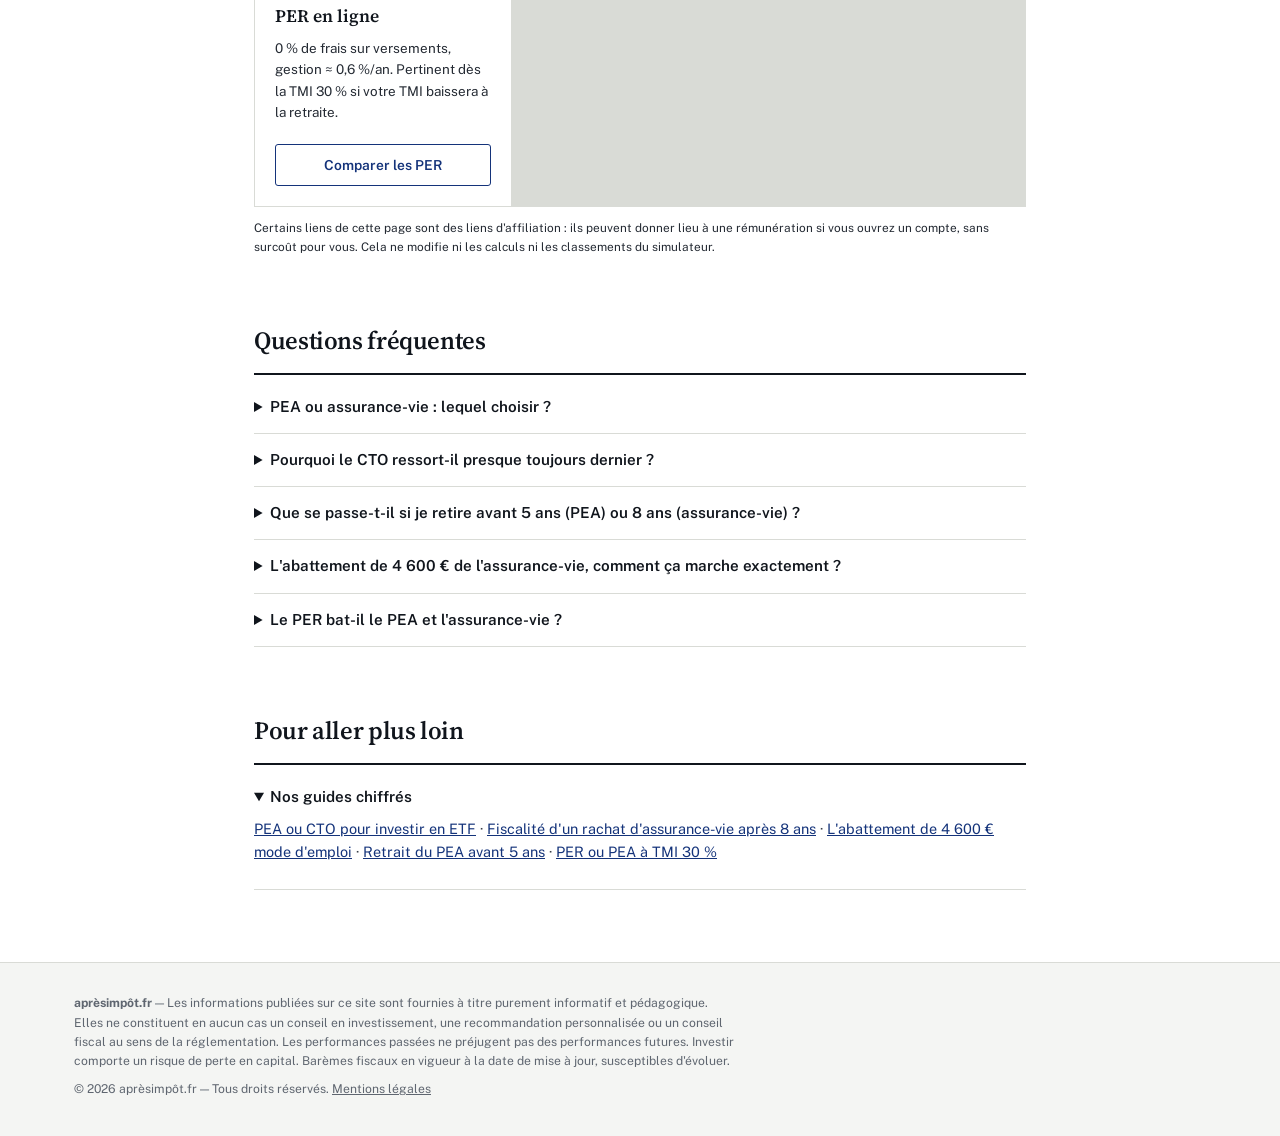
==== commit a037b28e: "refonte design" ====
--- a/index.html
+++ b/index.html
@@ -11,7 +11,8 @@
 <meta property="og:type" content="website">
 <link rel="preconnect" href="https://fonts.googleapis.com">
 <link rel="preconnect" href="https://fonts.gstatic.com" crossorigin>
-<link href="https://fonts.googleapis.com/css2?family=Archivo:wdth,wght@62..125,400..900&family=Public+Sans:wght@400;500;600&family=Spline+Sans+Mono:wght@400;500;700&display=swap" rel="stylesheet">
+<link href="https://fonts.googleapis.com/css2?family=Source+Serif+4:opsz,wght@8..60,600&family=Public+Sans:wght@400;500;600;700&family=Spline+Sans+Mono:wght@400;500;700&display=swap" rel="stylesheet">
+<link rel="stylesheet" href="style.css">
 <script type="application/ld+json">
 {
   "@context": "https://schema.org",
@@ -37,181 +38,145 @@
 }
 </script>
 <style>
-:root{
-  --ink:#16263D;
-  --paper:#F4F7FA;
-  --card:#FFFFFF;
-  --net:#0E7C5B;
-  --net-soft:#E2F2EC;
-  --tax:#B23A2F;
-  --tax-soft:#F7E7E4;
-  --capital:#9DAFC6;
-  --capital-soft:#EAEFF5;
-  --line:#DCE4EC;
-  --muted:#5B6B80;
-  --focus:#16263D;
-  --radius:10px;
-}
-*{box-sizing:border-box;margin:0;padding:0}
-html{scroll-behavior:smooth}
-@media (prefers-reduced-motion:reduce){html{scroll-behavior:auto}*{transition:none!important;animation:none!important}}
-body{
-  font-family:'Public Sans',system-ui,sans-serif;
-  background:var(--paper);
-  color:var(--ink);
-  line-height:1.55;
-  font-size:16px;
-}
-.mono{font-family:'Spline Sans Mono',monospace;font-variant-numeric:tabular-nums}
-a{color:var(--ink)}
-:focus-visible{outline:3px solid var(--focus);outline-offset:2px;border-radius:4px}
-
-/* ---------- header ---------- */
-header{
-  border-bottom:1px solid var(--line);
-  background:var(--card);
-}
-.header-in{
-  max-width:1180px;margin:0 auto;padding:14px 24px;
-  display:flex;align-items:baseline;justify-content:space-between;gap:16px;flex-wrap:wrap;
-}
-.logo{
-  font-family:'Archivo',sans-serif;font-weight:900;font-size:1.25rem;letter-spacing:-.02em;
-  text-decoration:none;
-}
-.logo .net-word{color:var(--net)}
-.tagline{color:var(--muted);font-size:.85rem}
-
-/* ---------- hero ---------- */
-.hero{max-width:1180px;margin:0 auto;padding:48px 24px 8px}
+/* ---------- page d'accueil : simulateur ---------- */
+.hero{max-width:1180px;margin:0 auto;padding:44px 24px 0}
+.eyebrow{
+  font-size:.72rem;font-weight:700;text-transform:uppercase;letter-spacing:.1em;
+  color:var(--bleu);margin-bottom:14px;
+}
 .hero h1{
-  font-family:'Archivo',sans-serif;
-  font-weight:900;font-stretch:80%;
-  font-size:clamp(1.9rem,4.5vw,3.1rem);
-  letter-spacing:-.02em;line-height:1.08;
-  max-width:21ch;
-}
-.hero h1 .strike{position:relative;color:var(--muted);font-weight:700}
-.hero h1 .strike::after{
-  content:"";position:absolute;left:-2%;right:-2%;top:54%;height:.09em;background:var(--tax);transform:rotate(-2deg);
-}
-.hero p{margin-top:14px;max-width:62ch;color:var(--muted)}
-
-/* ---------- simulateur ---------- */
+  font-family:'Source Serif 4',Georgia,serif;font-weight:600;
+  font-size:clamp(1.9rem,4vw,2.9rem);letter-spacing:-.02em;line-height:1.14;
+  max-width:19ch;
+}
+.hero .lede{margin-top:16px;max-width:66ch;color:#3A4049;font-size:1.02rem}
+
 .sim{
-  max-width:1180px;margin:32px auto 0;padding:0 24px;
-  display:grid;grid-template-columns:340px 1fr;gap:24px;align-items:start;
-}
-@media(max-width:880px){.sim{grid-template-columns:1fr}}
+  max-width:1180px;margin:36px auto 0;padding:0 24px;
+  display:grid;grid-template-columns:330px 1fr;gap:32px;align-items:start;
+}
+@media(max-width:900px){.sim{grid-template-columns:1fr;gap:24px}}
+
+/* formulaire : zone de saisie d'un formulaire administratif */
 .panel{
-  background:var(--card);border:1px solid var(--line);border-radius:var(--radius);
-  padding:22px;position:sticky;top:16px;
-}
-@media(max-width:880px){.panel{position:static}}
-.panel h2,.results h2{
-  font-family:'Archivo',sans-serif;font-weight:700;font-size:1rem;
-  text-transform:uppercase;letter-spacing:.06em;margin-bottom:16px;
-}
-.field{margin-bottom:16px}
-.field label{display:block;font-size:.85rem;font-weight:600;margin-bottom:5px}
-.field .hint{font-weight:400;color:var(--muted)}
+  background:var(--trame);border:1px solid var(--trait);border-top:3px solid var(--encre);
+  border-radius:var(--r);padding:22px;position:sticky;top:16px;
+}
+@media(max-width:900px){.panel{position:static}}
+.panel h2{
+  font-size:.72rem;font-weight:700;text-transform:uppercase;letter-spacing:.1em;
+  color:var(--gris);padding-bottom:12px;border-bottom:1px solid var(--trait);margin-bottom:18px;
+}
+.field{margin-bottom:15px}
+.field label{display:block;font-size:.82rem;font-weight:600;margin-bottom:5px}
+.field .hint{font-weight:400;color:var(--gris)}
 .field input[type=number],.field select{
-  width:100%;padding:9px 11px;border:1px solid var(--line);border-radius:7px;
-  font-family:'Spline Sans Mono',monospace;font-size:.95rem;background:var(--paper);color:var(--ink);
-}
-.field input:focus,.field select:focus{border-color:var(--ink)}
-.seg{display:flex;border:1px solid var(--line);border-radius:7px;overflow:hidden}
+  width:100%;padding:9px 11px;border:1px solid var(--trait-fort);border-radius:var(--r);
+  font-family:'Spline Sans Mono',monospace;font-variant-numeric:tabular-nums;
+  font-size:.95rem;background:var(--papier);color:var(--encre);
+}
+.field input[type=number]{text-align:right}
+.field input:focus,.field select:focus{border-color:var(--bleu);outline:none;box-shadow:inset 0 0 0 1px var(--bleu)}
+.seg{display:flex;border:1px solid var(--trait-fort);border-radius:var(--r);overflow:hidden}
 .seg button{
-  flex:1;padding:8px 4px;border:0;background:var(--card);font-family:inherit;font-size:.85rem;
-  cursor:pointer;color:var(--muted);font-weight:600;
-}
-.seg button[aria-pressed=true]{background:var(--ink);color:#fff}
-details.advanced{border-top:1px solid var(--line);padding-top:14px;margin-top:4px}
-details.advanced summary{cursor:pointer;font-size:.85rem;font-weight:600;color:var(--muted)}
+  flex:1;padding:9px 4px;border:0;background:var(--papier);font-family:inherit;font-size:.85rem;
+  cursor:pointer;color:var(--gris);font-weight:600;
+}
+.seg button[aria-pressed=true]{background:var(--encre);color:#fff}
+details.advanced{border-top:1px solid var(--trait);padding-top:14px;margin-top:6px}
+details.advanced summary{cursor:pointer;font-size:.8rem;font-weight:600;color:var(--bleu)}
 details.advanced .field{margin-top:14px}
 
-/* ---------- résultats ---------- */
+/* ---------- résultats : l'état comparatif ---------- */
 .results{min-width:0}
 .verdict{
-  background:var(--ink);color:#fff;border-radius:var(--radius);
-  padding:20px 24px;margin-bottom:18px;
-  display:flex;justify-content:space-between;align-items:center;gap:16px;flex-wrap:wrap;
-}
-.verdict .label{font-size:.8rem;text-transform:uppercase;letter-spacing:.08em;opacity:.75}
-.verdict .winner{font-family:'Archivo',sans-serif;font-weight:900;font-size:1.5rem}
-.verdict .saving{font-size:.95rem}
-.verdict .saving strong{color:#7FD9B9;font-family:'Spline Sans Mono',monospace}
-.env-card{
-  background:var(--card);border:1px solid var(--line);border-radius:var(--radius);
-  padding:20px 22px;margin-bottom:14px;
-}
-.env-card.best{border-color:var(--net);box-shadow:0 0 0 1px var(--net)}
-.env-head{display:flex;justify-content:space-between;align-items:baseline;gap:12px;flex-wrap:wrap;margin-bottom:6px}
-.env-name{font-family:'Archivo',sans-serif;font-weight:700;font-size:1.1rem}
-.env-rank{font-size:.75rem;font-weight:600;text-transform:uppercase;letter-spacing:.06em;color:var(--muted)}
-.env-card.best .env-rank{color:var(--net)}
-.env-net{font-family:'Spline Sans Mono',monospace;font-weight:700;font-size:1.45rem}
-.env-net small{font-size:.75rem;font-weight:400;color:var(--muted);font-family:'Public Sans',sans-serif;display:block;text-align:right}
-
-/* barre de décomposition — élément signature */
-.bar{
-  display:flex;height:30px;border-radius:6px;overflow:hidden;margin:12px 0 8px;
-  border:1px solid var(--line);
-}
-.bar div{transition:width .45s cubic-bezier(.2,.8,.2,1);min-width:0}
+  border-top:3px solid var(--bleu);border-bottom:1px solid var(--trait);
+  padding:18px 0 20px;margin-bottom:8px;
+  display:flex;justify-content:space-between;align-items:flex-end;gap:16px;flex-wrap:wrap;
+}
+.verdict .label{font-size:.72rem;text-transform:uppercase;letter-spacing:.1em;color:var(--gris)}
+.verdict .winner{
+  font-family:'Source Serif 4',Georgia,serif;font-weight:600;font-size:1.7rem;
+  letter-spacing:-.01em;margin-top:4px;
+}
+.verdict .saving{font-size:.88rem;color:var(--gris);text-align:right}
+.verdict .saving strong{
+  color:var(--bleu);font-family:'Spline Sans Mono',monospace;font-variant-numeric:tabular-nums;
+}
+
+/* une ligne de l'état = une enveloppe */
+.env-card{border-bottom:1px solid var(--trait);padding:20px 0 18px}
+.env-card.best{
+  background:var(--bleu-pale);border-left:3px solid var(--bleu);
+  padding:20px 20px 18px;margin-bottom:0;
+}
+.env-head{display:flex;justify-content:space-between;align-items:flex-end;gap:12px;flex-wrap:wrap;margin-bottom:12px}
+.env-rank{font-size:.7rem;font-weight:700;text-transform:uppercase;letter-spacing:.09em;color:var(--gris)}
+.env-card.best .env-rank{color:var(--bleu)}
+.env-name{font-family:'Source Serif 4',Georgia,serif;font-weight:600;font-size:1.2rem;margin-top:2px}
+.env-net{
+  font-family:'Spline Sans Mono',monospace;font-variant-numeric:tabular-nums;
+  font-weight:700;font-size:1.5rem;letter-spacing:-.02em;text-align:right;
+}
+.env-card.best .env-net{
+  color:var(--bleu);font-size:1.9rem;border-top:3px double var(--bleu);padding-top:4px;
+}
+.env-net small{
+  font-size:.68rem;font-weight:600;color:var(--gris);font-family:'Public Sans',sans-serif;
+  display:block;text-align:right;text-transform:uppercase;letter-spacing:.09em;margin-top:2px;
+}
+
+/* barre de décomposition */
+.bar{display:flex;height:22px;overflow:hidden;margin:0 0 8px;border:1px solid var(--trait-fort);border-radius:2px}
+.bar div{transition:width .4s cubic-bezier(.2,.8,.2,1);min-width:0}
 .bar .b-cap{background:var(--capital)}
-.bar .b-gain{background:var(--net)}
-.bar .b-tax{background:var(--tax)}
-.legend{display:flex;gap:18px;flex-wrap:wrap;font-size:.78rem;color:var(--muted)}
-.legend span::before{content:"";display:inline-block;width:10px;height:10px;border-radius:3px;margin-right:5px;vertical-align:-1px}
+.bar .b-gain{background:var(--bleu)}
+.bar .b-tax{background:var(--brique)}
+.legend{display:flex;gap:18px;flex-wrap:wrap;font-size:.76rem;color:var(--gris)}
+.legend span::before{content:"";display:inline-block;width:9px;height:9px;margin-right:5px;vertical-align:0}
 .legend .l-cap::before{background:var(--capital)}
-.legend .l-gain::before{background:var(--net)}
-.legend .l-tax::before{background:var(--tax)}
-.env-detail{margin-top:10px;border-top:1px dashed var(--line);padding-top:10px}
-.env-detail summary{cursor:pointer;font-size:.83rem;font-weight:600;color:var(--muted)}
-.env-detail table{width:100%;border-collapse:collapse;margin-top:8px;font-size:.85rem}
-.env-detail td{padding:4px 0;border-bottom:1px solid var(--paper)}
+.legend .l-gain::before{background:var(--bleu)}
+.legend .l-tax::before{background:var(--brique)}
+
+.env-detail{margin-top:12px}
+.env-detail summary{cursor:pointer;font-size:.78rem;font-weight:600;color:var(--bleu)}
+.env-detail table{width:100%;border-collapse:collapse;margin-top:10px;font-size:.85rem}
+.env-detail td{padding:5px 0;border-bottom:1px solid var(--trait)}
 .env-detail td:last-child{text-align:right}
-.env-detail tr.t-tax td{color:var(--tax)}
-.env-detail tr.t-net td{font-weight:700}
-.env-note{font-size:.8rem;color:var(--muted);margin-top:8px}
-.env-warn{font-size:.8rem;color:var(--tax);margin-top:8px;font-weight:600}
-
-/* ---------- sections contenu ---------- */
-section.content{max-width:860px;margin:64px auto 0;padding:0 24px}
+.env-detail tr.t-tax td{color:var(--brique)}
+.env-detail tr.t-net td{font-weight:700;border-bottom:0;border-top:2px solid var(--encre);padding-top:7px}
+.env-note{font-size:.78rem;color:var(--gris);margin-top:10px;max-width:70ch}
+.env-warn{font-size:.78rem;color:var(--brique);margin-top:8px;font-weight:600}
+
+/* ---------- sections de contenu ---------- */
+section.content{max-width:820px;margin:64px auto 0;padding:0 24px}
 section.content h2{
-  font-family:'Archivo',sans-serif;font-weight:900;font-stretch:85%;
-  font-size:1.6rem;letter-spacing:-.01em;margin-bottom:16px;
-}
-section.content h3{font-family:'Archivo',sans-serif;font-weight:700;font-size:1.05rem;margin:22px 0 8px}
-section.content p{margin-bottom:12px;color:#2A3A50}
-section.content p strong{color:var(--ink)}
-
-/* affiliation */
-.brokers{display:grid;grid-template-columns:repeat(auto-fit,minmax(230px,1fr));gap:14px;margin-top:18px}
-.broker{
-  background:var(--card);border:1px solid var(--line);border-radius:var(--radius);padding:18px;
-  display:flex;flex-direction:column;gap:8px;
-}
-.broker .b-env{font-size:.72rem;font-weight:700;text-transform:uppercase;letter-spacing:.07em;color:var(--net)}
-.broker .b-name{font-family:'Archivo',sans-serif;font-weight:700;font-size:1.05rem}
-.broker p{font-size:.85rem;color:var(--muted);margin:0;flex:1}
+  font-family:'Source Serif 4',Georgia,serif;font-weight:600;font-size:1.55rem;
+  letter-spacing:-.015em;margin-bottom:6px;padding-bottom:12px;border-bottom:2px solid var(--encre);
+}
+section.content h3{font-weight:700;font-size:1rem;margin:24px 0 6px}
+section.content p{margin-bottom:12px;color:#242A33}
+section.content p strong{color:var(--encre);font-weight:600}
+section.content h2+p{margin-top:16px}
+
+/* courtiers */
+.brokers{display:grid;grid-template-columns:repeat(auto-fit,minmax(220px,1fr));gap:1px;background:var(--trait);margin-top:20px;border:1px solid var(--trait)}
+.broker{background:var(--papier);padding:20px;display:flex;flex-direction:column;gap:8px}
+.broker .b-env{font-size:.68rem;font-weight:700;text-transform:uppercase;letter-spacing:.09em;color:var(--bleu)}
+.broker .b-name{font-family:'Source Serif 4',Georgia,serif;font-weight:600;font-size:1.1rem}
+.broker p{font-size:.84rem;color:var(--gris);margin:0;flex:1}
 .broker a{
-  display:inline-block;text-align:center;background:var(--ink);color:#fff;text-decoration:none;
-  padding:9px 14px;border-radius:7px;font-weight:600;font-size:.88rem;
-}
-.aff-note{font-size:.75rem;color:var(--muted);margin-top:10px}
+  display:inline-block;text-align:center;background:var(--papier);color:var(--bleu);
+  border:1px solid var(--bleu);text-decoration:none;padding:9px 14px;border-radius:var(--r);
+  font-weight:600;font-size:.86rem;
+}
+.broker a:hover{background:var(--bleu);color:#fff}
+.aff-note{font-size:.74rem;color:var(--gris);margin-top:12px}
 
 /* FAQ */
-.faq details{border-bottom:1px solid var(--line);padding:14px 0}
-.faq summary{cursor:pointer;font-weight:600;font-size:.97rem}
-.faq details p{margin-top:8px;font-size:.92rem}
-
-footer{
-  margin-top:72px;border-top:1px solid var(--line);background:var(--card);
-}
-.footer-in{max-width:1180px;margin:0 auto;padding:28px 24px;font-size:.78rem;color:var(--muted)}
-.footer-in p{margin-bottom:8px;max-width:90ch}
+.faq details{border-bottom:1px solid var(--trait);padding:14px 0}
+.faq summary{cursor:pointer;font-weight:600;font-size:.95rem}
+.faq details p{margin-top:8px;font-size:.9rem;color:#3A4049}
 </style>
 </head>
 <body>
@@ -219,19 +184,21 @@
 <header>
   <div class="header-in">
     <a class="logo" href="/">après<span class="net-word">impôt</span>.fr</a>
-    <nav style="display:flex;gap:18px;align-items:baseline">
-      <span class="tagline">Comparateur fiscal des enveloppes d'épargne — barèmes 2026</span>
-      <a href="guides/index.html" style="font-size:.9rem;font-weight:600;text-decoration:none;color:var(--muted)">Guides</a>
+    <nav class="main">
+      <a href="#simulateur">Simulateur</a>
+      <a href="guides/index.html">Guides</a>
+      <a href="#methodologie">Méthodologie</a>
     </nav>
   </div>
 </header>
 
 <div class="hero">
-  <h1>Le rendement <span class="strike">brut</span> ne paie pas vos projets.<br>Le net après impôt, si.</h1>
-  <p>À versements et rendement identiques, le choix de l'enveloppe — PEA, assurance-vie, compte-titres ou PER — peut représenter des dizaines de milliers d'euros d'écart à la sortie. Entrez vos paramètres : le simulateur calcule instantanément ce qu'il vous restera réellement.</p>
+  <p class="eyebrow">Barèmes 2026 &middot; Sources : BOFiP et Code général des impôts</p>
+  <h1>Simulateur fiscal : PEA, assurance-vie, PER ou compte-titres ?</h1>
+  <p class="lede">À versements, rendement et horizon identiques, le choix de l'enveloppe change le capital final de plusieurs dizaines de milliers d'euros. Renseignez vos paramètres : le calcul applique la fiscalité d'un rachat total et affiche ce qu'il vous reste réellement, après impôt sur le revenu et prélèvements sociaux.</p>
 </div>
 
-<main class="sim">
+<main class="sim" id="simulateur">
   <form class="panel" id="form" aria-label="Paramètres de simulation">
     <h2>Vos paramètres</h2>
 
@@ -335,7 +302,7 @@
   </div>
 </main>
 
-<section class="content">
+<section class="content" id="methodologie">
   <h2>Méthodologie et hypothèses</h2>
   <p>Le simulateur capitalise vos versements mensuellement au rendement brut indiqué, diminué des frais annuels propres à chaque enveloppe, puis applique la fiscalité d'un <strong>rachat total à l'horizon choisi</strong>, selon les barèmes en vigueur en 2026.</p>
   <h3>PEA</h3>
--- a/style.css
+++ b/style.css
@@ -0,0 +1,128 @@
+/* ============================================================
+   apresimpot.fr — système de design "avis d'imposition"
+   Encre / bleu administratif / brique. Filets, pas d'ombres.
+   ============================================================ */
+:root{
+  --encre:#10151C;
+  --bleu:#14337A;
+  --bleu-pale:#EDF0F7;
+  --brique:#8C2F22;
+  --brique-pale:#F6EDEB;
+  --papier:#FFFFFF;
+  --trame:#F4F5F3;
+  --trait:#D9DBD6;
+  --trait-fort:#A8ACA5;
+  --gris:#5F6670;
+  --capital:#C6C9C3;
+  --r:3px;
+}
+*{box-sizing:border-box;margin:0;padding:0}
+html{scroll-behavior:smooth}
+@media (prefers-reduced-motion:reduce){html{scroll-behavior:auto}*{transition:none!important;animation:none!important}}
+body{
+  font-family:'Public Sans',system-ui,sans-serif;
+  background:var(--papier);
+  color:var(--encre);
+  line-height:1.6;
+  font-size:16.5px;
+  -webkit-font-smoothing:antialiased;
+}
+a{color:var(--bleu)}
+:focus-visible{outline:2px solid var(--bleu);outline-offset:2px;border-radius:2px}
+.mono{font-family:'Spline Sans Mono',monospace;font-variant-numeric:tabular-nums;letter-spacing:-.01em}
+
+/* ---------- en-tête : bandeau institutionnel ---------- */
+body::before{content:"";display:block;height:4px;background:var(--bleu)}
+header{border-bottom:1px solid var(--trait);background:var(--papier)}
+.header-in{
+  max-width:1180px;margin:0 auto;padding:16px 24px;
+  display:flex;align-items:center;justify-content:space-between;gap:16px;flex-wrap:wrap;
+}
+.logo{
+  font-family:'Source Serif 4',Georgia,serif;font-weight:600;font-size:1.3rem;
+  letter-spacing:-.01em;text-decoration:none;color:var(--encre);
+}
+.logo .net-word{color:var(--bleu)}
+nav.main{display:flex;gap:22px;align-items:center}
+nav.main a{
+  font-size:.82rem;font-weight:600;text-decoration:none;color:var(--gris);
+  text-transform:uppercase;letter-spacing:.06em;
+}
+nav.main a:hover,nav.main a[aria-current]{color:var(--encre)}
+
+/* ---------- éditorial ---------- */
+main.article{max-width:720px;margin:0 auto;padding:44px 24px 0}
+.crumb{font-size:.75rem;color:var(--gris);margin-bottom:20px;text-transform:uppercase;letter-spacing:.05em}
+.crumb a{color:var(--gris)}
+main.article h1{
+  font-family:'Source Serif 4',Georgia,serif;font-weight:600;
+  font-size:clamp(1.75rem,3.6vw,2.35rem);letter-spacing:-.015em;line-height:1.18;margin-bottom:12px;
+}
+.meta{
+  font-size:.78rem;color:var(--gris);margin-bottom:30px;
+  padding-bottom:14px;border-bottom:1px solid var(--trait);
+}
+main.article h2{
+  font-family:'Source Serif 4',Georgia,serif;font-weight:600;font-size:1.4rem;
+  margin:38px 0 12px;letter-spacing:-.01em;
+}
+main.article h3{font-weight:700;font-size:1rem;margin:24px 0 8px;letter-spacing:-.005em}
+main.article p{margin-bottom:15px;color:#242A33}
+main.article p strong{color:var(--encre);font-weight:600}
+main.article ul,main.article ol{margin:0 0 15px 20px;color:#242A33}
+main.article li{margin-bottom:6px}
+
+/* encadré chiffré : traité comme un extrait d'avis */
+.example{
+  background:var(--trame);border:1px solid var(--trait);border-left:3px solid var(--bleu);
+  border-radius:var(--r);padding:16px 20px;margin:22px 0;
+}
+.example .ex-title{
+  font-weight:700;font-size:.72rem;text-transform:uppercase;letter-spacing:.09em;
+  color:var(--bleu);margin-bottom:10px;
+}
+.example table{width:100%;border-collapse:collapse;font-size:.9rem}
+.example td{padding:6px 0;border-bottom:1px solid var(--trait)}
+.example td:last-child{text-align:right;font-family:'Spline Sans Mono',monospace;font-variant-numeric:tabular-nums}
+.example tr.t-tax td{color:var(--brique)}
+.example tr.t-net td{font-weight:700;border-bottom:0;border-top:2px solid var(--encre);padding-top:8px}
+
+/* appel vers le simulateur */
+.cta{
+  border:1px solid var(--trait);border-top:3px solid var(--bleu);background:var(--trame);
+  border-radius:var(--r);padding:22px 24px;margin:34px 0;
+  display:flex;justify-content:space-between;align-items:center;gap:16px;flex-wrap:wrap;
+}
+.cta p{margin:0;font-weight:600;color:var(--encre)}
+.cta small{display:block;font-weight:400;color:var(--gris)}
+.cta a{
+  background:var(--bleu);color:#fff;text-decoration:none;font-weight:600;font-size:.9rem;
+  padding:11px 20px;border-radius:var(--r);white-space:nowrap;
+}
+.cta a:hover{background:var(--encre)}
+
+.related{border-top:1px solid var(--trait);margin-top:48px;padding-top:22px}
+.related h2{margin-top:0;font-size:1.1rem}
+.related a{display:block;margin-bottom:8px;font-weight:600;font-size:.92rem;text-decoration:none}
+.related a:hover{text-decoration:underline}
+
+/* ---------- pied ---------- */
+footer{margin-top:72px;border-top:1px solid var(--trait);background:var(--trame)}
+.footer-in{max-width:1180px;margin:0 auto;padding:30px 24px;font-size:.76rem;color:var(--gris)}
+.footer-in p{margin-bottom:8px;max-width:95ch}
+.footer-in a{color:var(--gris)}
+
+/* ---------- index des guides ---------- */
+.guide-list{max-width:820px;margin:0 auto;padding:44px 24px 0}
+.guide-list h1{
+  font-family:'Source Serif 4',Georgia,serif;font-weight:600;font-size:2rem;
+  letter-spacing:-.015em;margin-bottom:10px;
+}
+.guide-list>p{color:var(--gris);margin-bottom:8px;max-width:70ch}
+.guide-card{border-top:1px solid var(--trait);padding:20px 0}
+.guide-card a{
+  font-family:'Source Serif 4',Georgia,serif;font-weight:600;font-size:1.15rem;
+  text-decoration:none;color:var(--encre);
+}
+.guide-card a:hover{color:var(--bleu)}
+.guide-card p{font-size:.88rem;color:var(--gris);margin-top:6px;max-width:72ch}
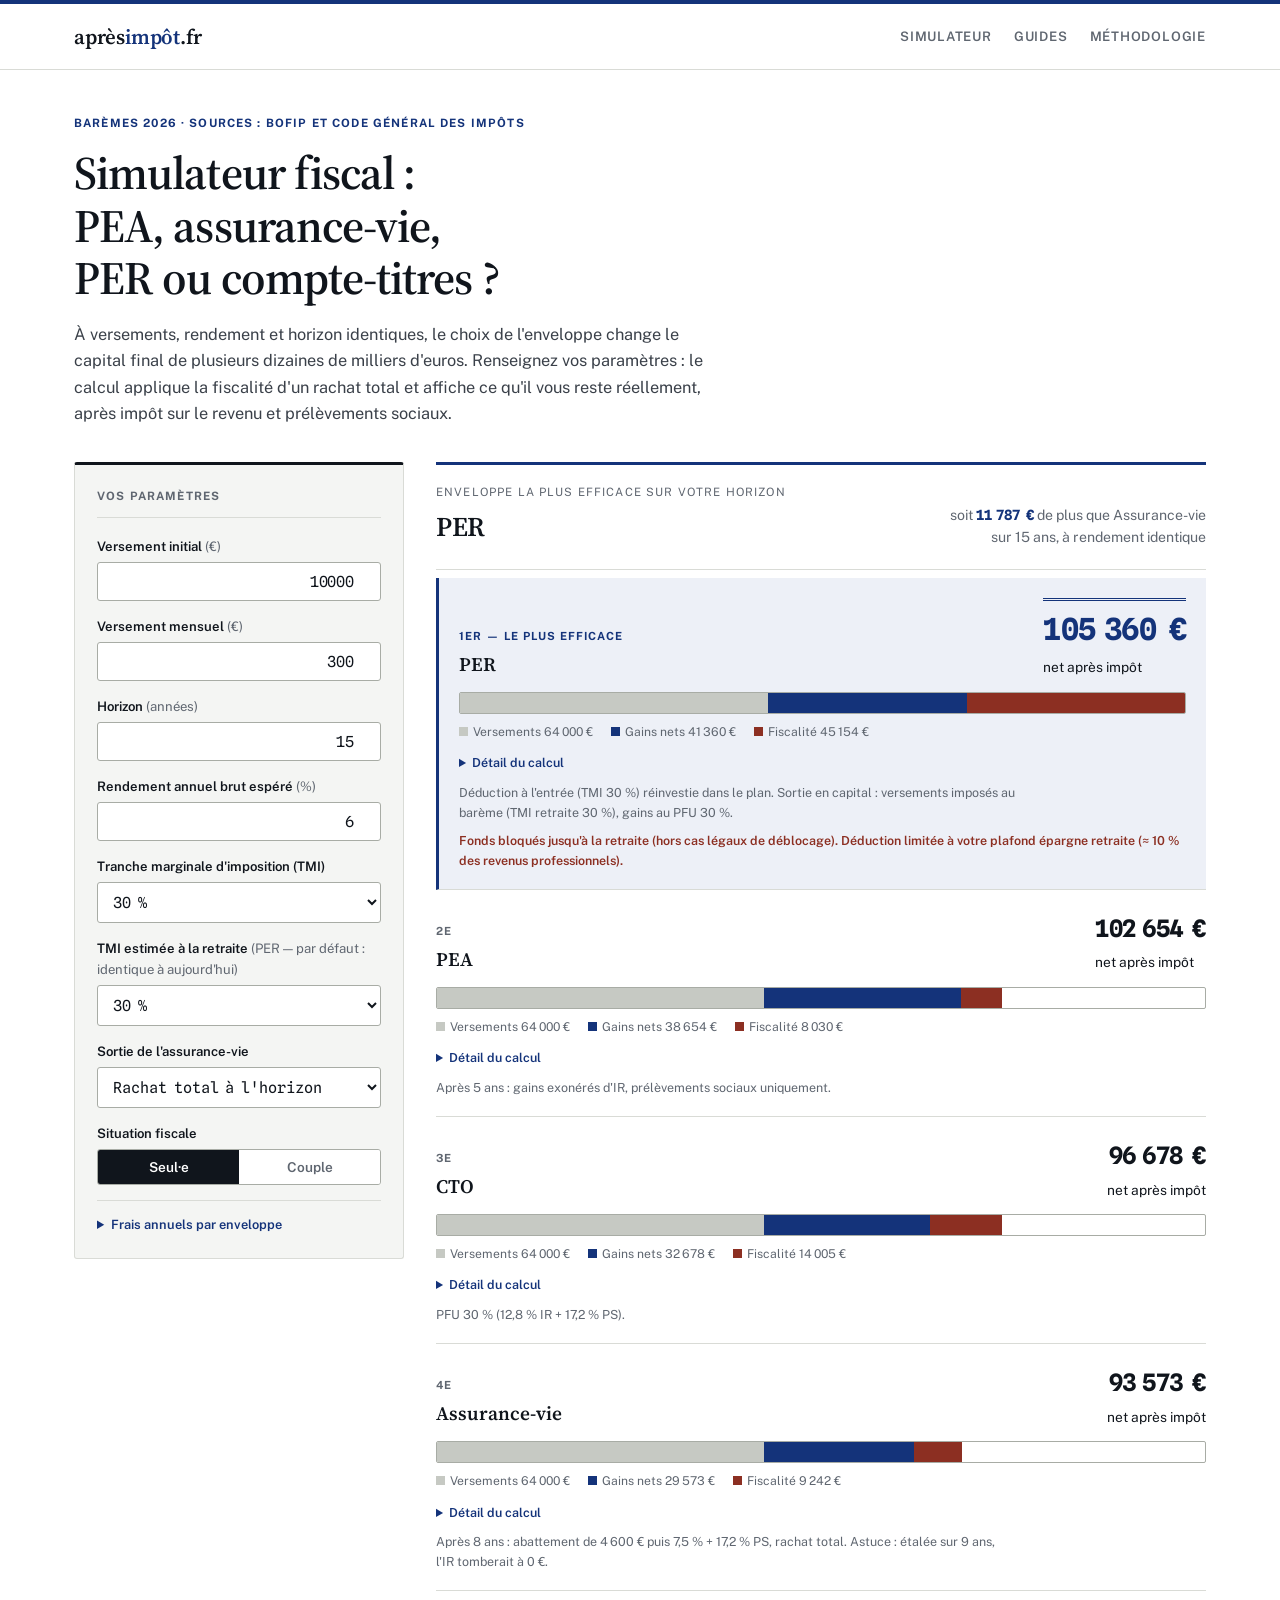
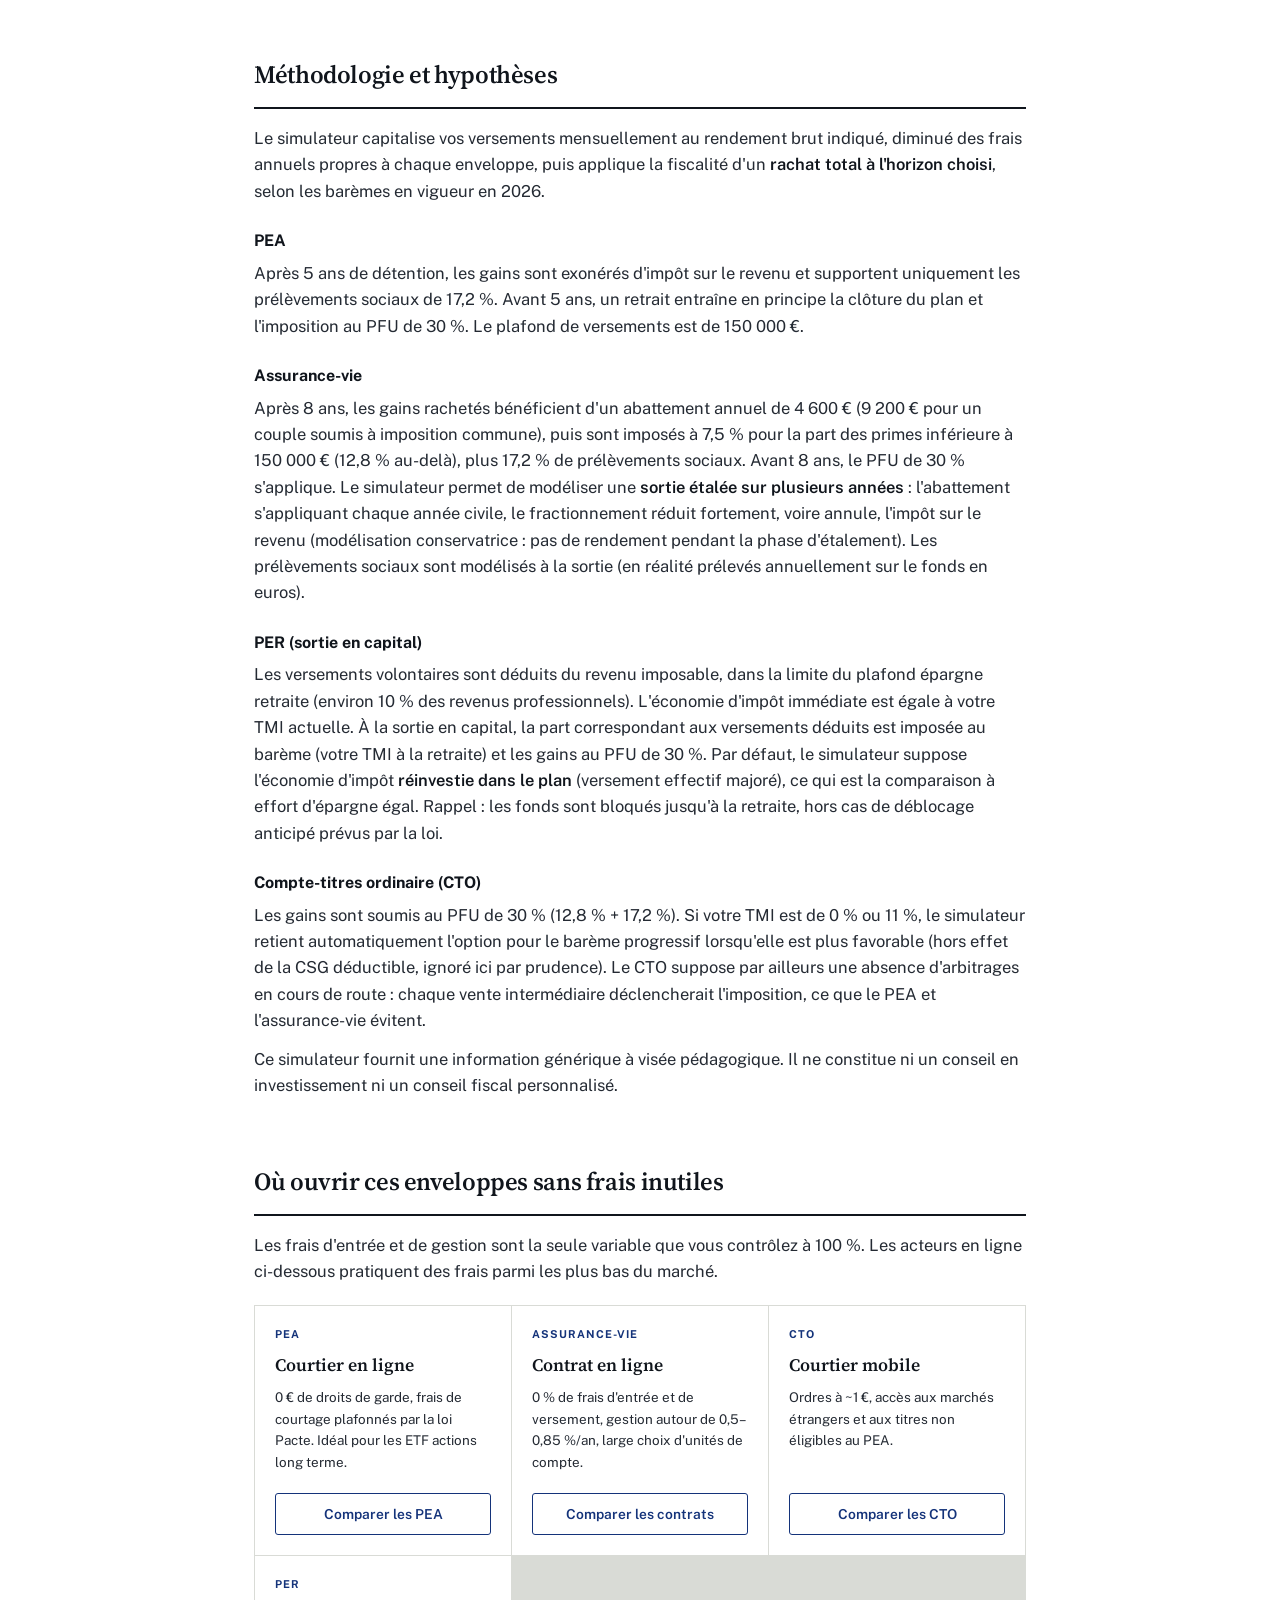
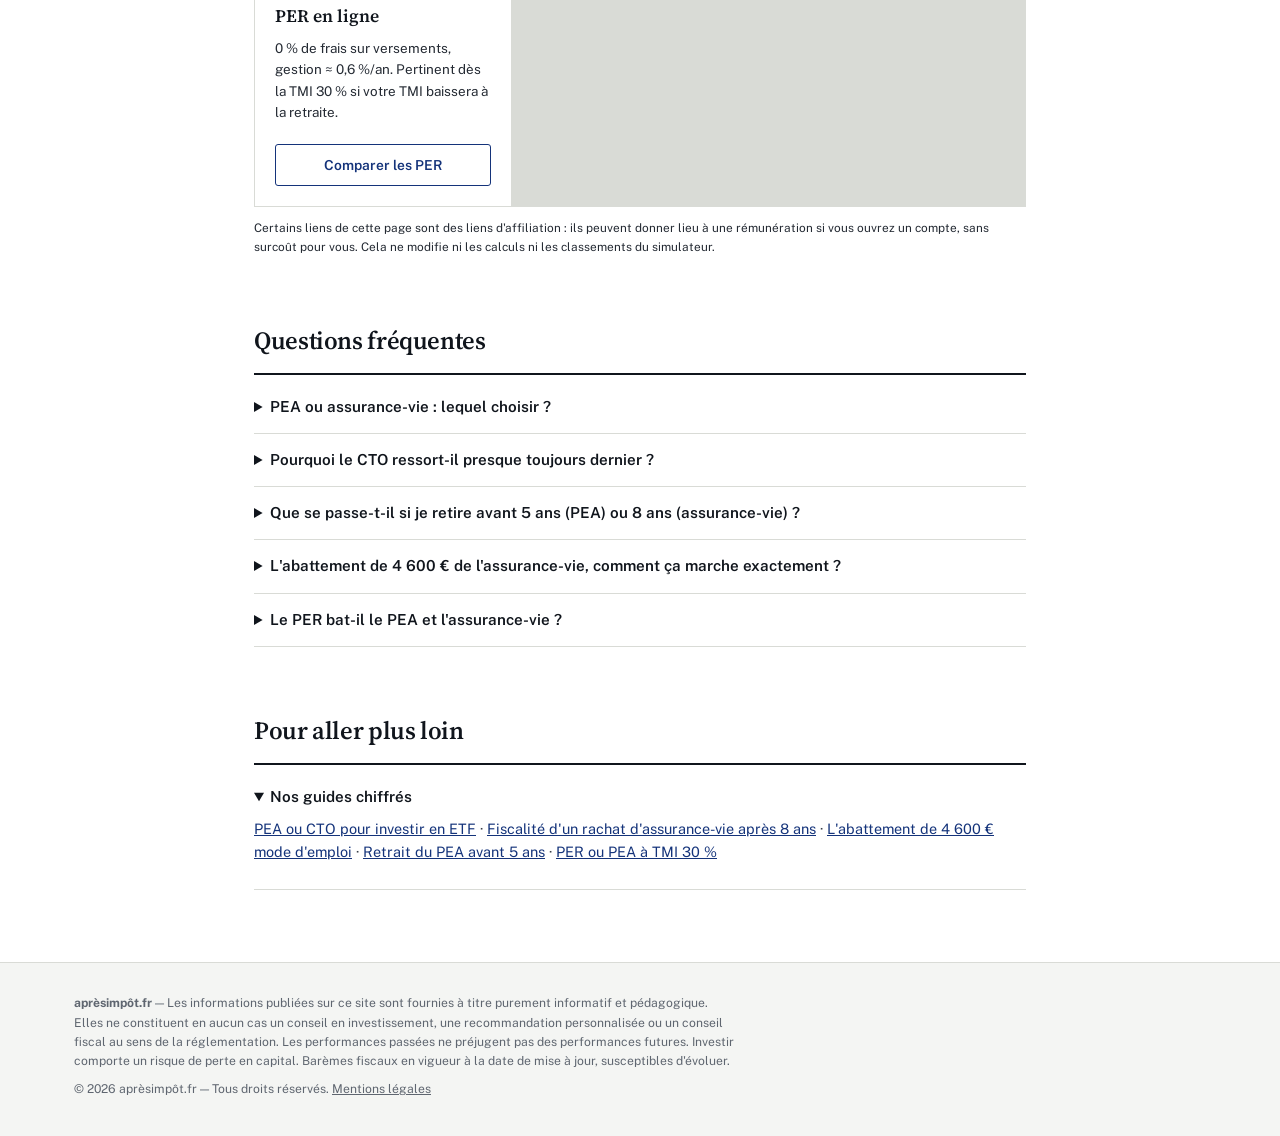
==== commit ce9005a8: "refonte design" ====
--- a/index.html
+++ b/index.html
@@ -234,11 +234,11 @@
     </div>
 
     <div class="field">
-      <label for="tmi-ret">TMI estimée à la retraite <span class="hint">(PER)</span></label>
+      <label for="tmi-ret">TMI estimée à la retraite <span class="hint">(PER — par défaut : identique à aujourd'hui)</span></label>
       <select id="tmi-ret">
         <option value="0">0 %</option>
-        <option value="11" selected>11 %</option>
-        <option value="30">30 %</option>
+        <option value="11">11 %</option>
+        <option value="30" selected>30 %</option>
         <option value="41">41 %</option>
         <option value="45">45 %</option>
       </select>
--- a/style.css
+++ b/style.css
@@ -126,3 +126,7 @@
 }
 .guide-card a:hover{color:var(--bleu)}
 .guide-card p{font-size:.88rem;color:var(--gris);margin-top:6px;max-width:72ch}
+
+/* resserrer les séparateurs de milliers en police monospace */
+.mono,.env-net,.verdict .saving strong,.example td:last-child,.env-detail td:last-child,
+.field input[type=number],.field select{word-spacing:-.16em}
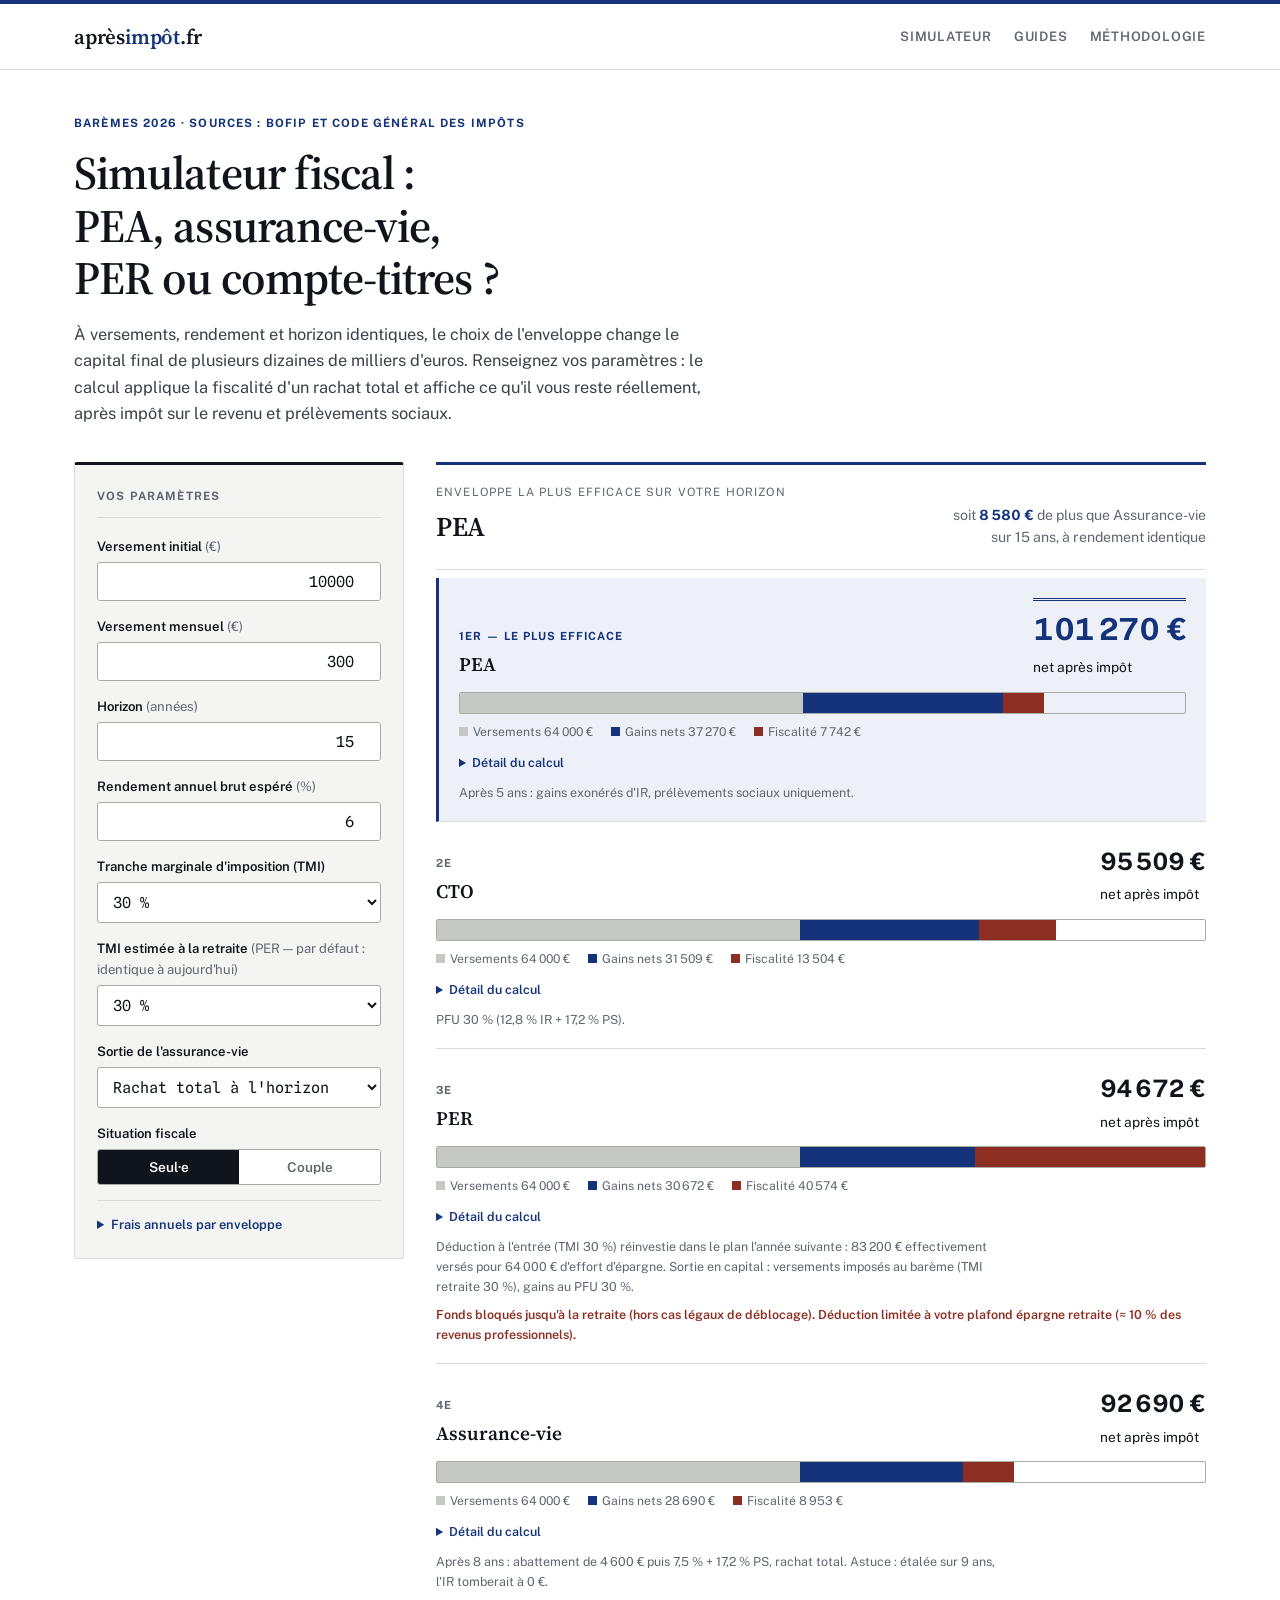
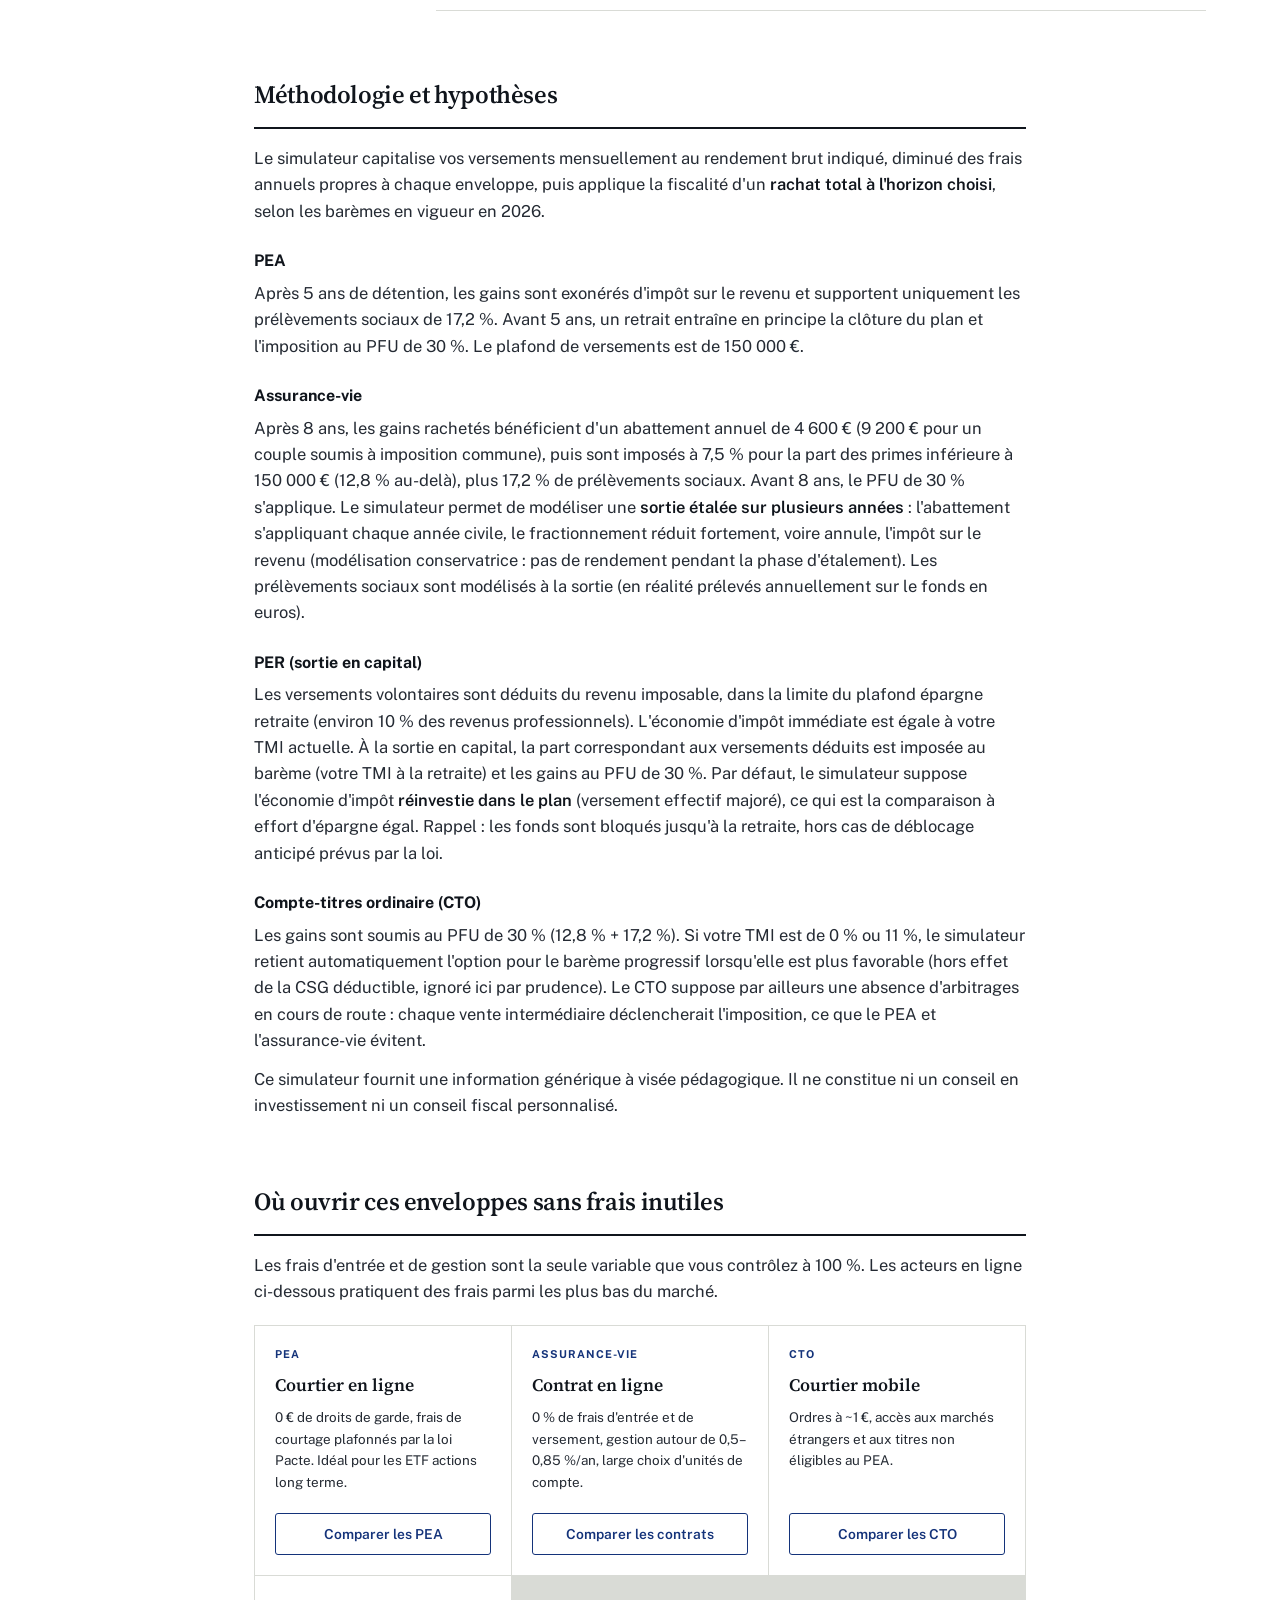
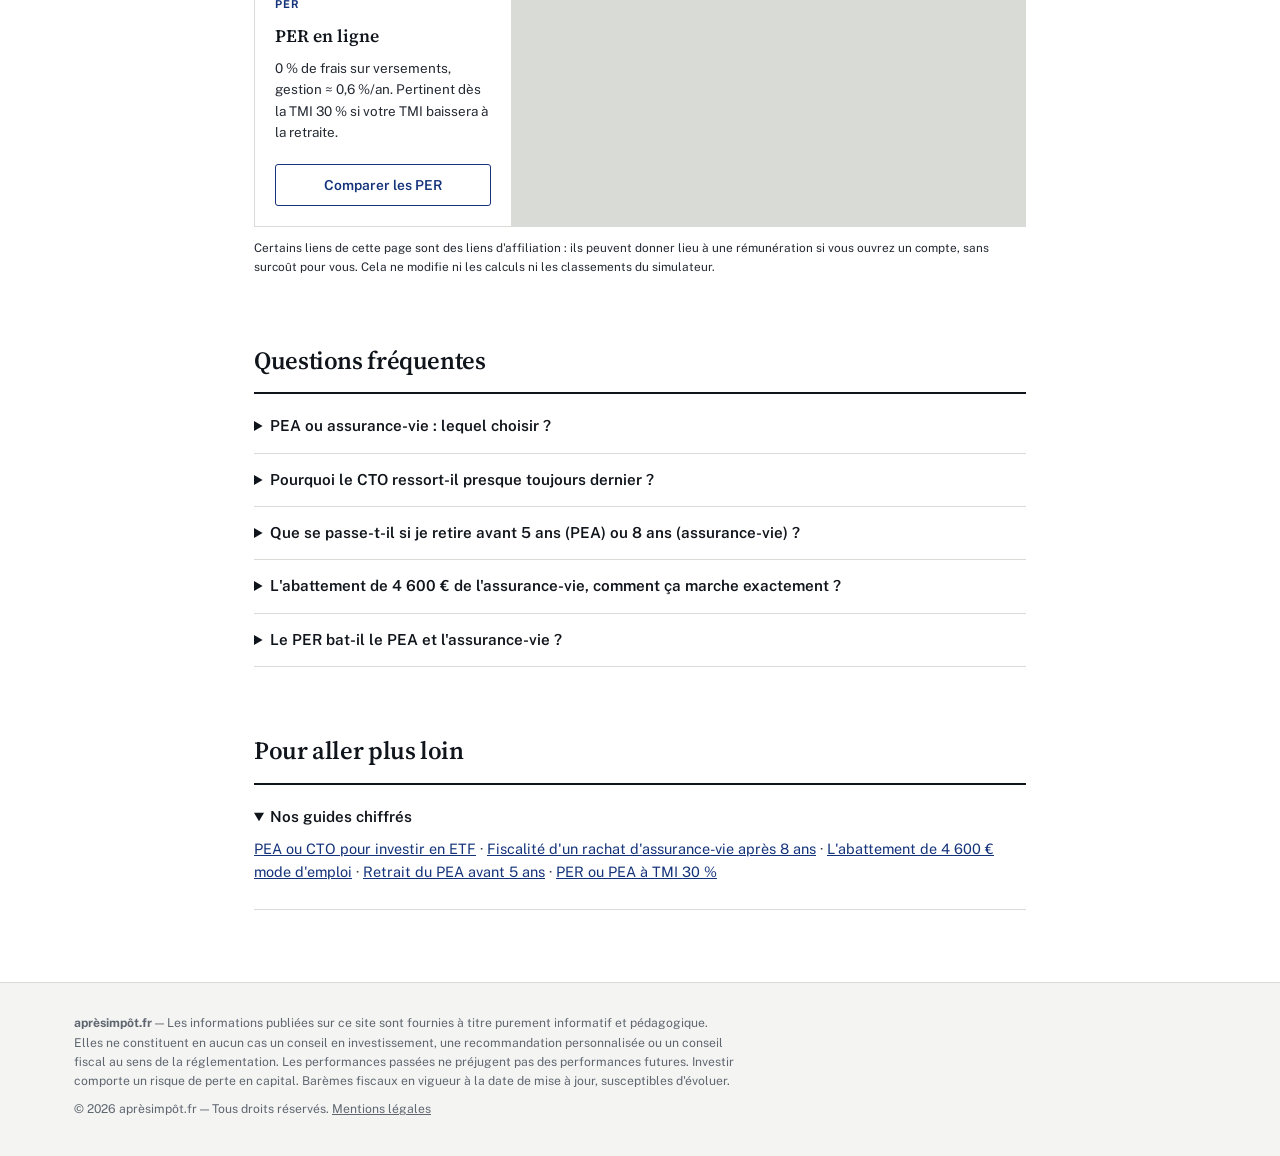
==== commit 4272d2d6: "correction moteur PER + SEO" ====
--- a/index.html
+++ b/index.html
@@ -9,6 +9,12 @@
 <meta property="og:title" content="Après impôt — Simulateur PEA vs Assurance-vie vs CTO">
 <meta property="og:description" content="Le seul chiffre qui compte : ce qu'il vous reste après impôt. Comparateur fiscal des enveloppes d'épargne françaises.">
 <meta property="og:type" content="website">
+<meta property="og:url" content="https://www.apresimpot.fr/">
+<meta property="og:site_name" content="aprèsimpôt.fr">
+<meta property="og:locale" content="fr_FR">
+<meta name="twitter:card" content="summary">
+<meta name="twitter:title" content="Simulateur fiscal PEA, assurance-vie, PER, compte-titres">
+<meta name="twitter:description" content="Le capital net après impôt, enveloppe par enveloppe. Barèmes 2026.">
 <link rel="preconnect" href="https://fonts.googleapis.com">
 <link rel="preconnect" href="https://fonts.gstatic.com" crossorigin>
 <link href="https://fonts.googleapis.com/css2?family=Source+Serif+4:opsz,wght@8..60,600&family=Public+Sans:wght@400;500;600;700&family=Spline+Sans+Mono:wght@400;500;700&display=swap" rel="stylesheet">
@@ -100,9 +106,7 @@
   letter-spacing:-.01em;margin-top:4px;
 }
 .verdict .saving{font-size:.88rem;color:var(--gris);text-align:right}
-.verdict .saving strong{
-  color:var(--bleu);font-family:'Spline Sans Mono',monospace;font-variant-numeric:tabular-nums;
-}
+.verdict .saving strong{color:var(--bleu);font-variant-numeric:tabular-nums;font-weight:700}
 
 /* une ligne de l'état = une enveloppe */
 .env-card{border-bottom:1px solid var(--trait);padding:20px 0 18px}
@@ -115,7 +119,7 @@
 .env-card.best .env-rank{color:var(--bleu)}
 .env-name{font-family:'Source Serif 4',Georgia,serif;font-weight:600;font-size:1.2rem;margin-top:2px}
 .env-net{
-  font-family:'Spline Sans Mono',monospace;font-variant-numeric:tabular-nums;
+  font-family:'Public Sans',system-ui,sans-serif;font-variant-numeric:tabular-nums;
   font-weight:700;font-size:1.5rem;letter-spacing:-.02em;text-align:right;
 }
 .env-card.best .env-net{
@@ -400,7 +404,9 @@
 const fmt = v => new Intl.NumberFormat('fr-FR',{style:'currency',currency:'EUR',maximumFractionDigits:0}).format(v);
 
 function futureValue(p0, m, years, annualNet){
-  const n = years * 12, r = annualNet / 12;
+  const n = years * 12;
+  // taux mensuel equivalent (et non proportionnel) : (1+i)^(1/12)-1
+  const r = annualNet <= -1 ? -1 : Math.pow(1 + annualNet, 1 / 12) - 1;
   if (Math.abs(r) < 1e-9) return p0 + m * n;
   return p0 * Math.pow(1 + r, n) + m * ((Math.pow(1 + r, n) - 1) / r);
 }
@@ -434,7 +440,8 @@
 
 function computePER(p0, pm, years, ret, fees, tmiNow, tmiRet, reinvest){
   const n = years * 12, effort = p0 + pm * n;
-  const k = reinvest && tmiNow < 1 ? 1 / (1 - tmiNow) : 1;
+  // economie d'impot = versement x TMI, reversee dans le plan : k = 1 + TMI
+  const k = reinvest ? 1 + tmiNow : 1;
   const fv = futureValue(p0 * k, pm * k, years, ret - fees);
   const investedGross = effort * k;
   const gainsTrue = Math.max(0, fv - investedGross);
@@ -443,7 +450,7 @@
   const bonus = reinvest ? 0 : effort * tmiNow;
   const fvDisplay = fv + bonus;
   let note = "Déduction à l'entrée (TMI " + Math.round(tmiNow * 100) + " %) " +
-    (reinvest ? "réinvestie dans le plan. " : "perçue en cash, non capitalisée. ") +
+    (reinvest ? "réinvestie dans le plan l'année suivante : " + fmt(investedGross) + " effectivement versés pour " + fmt(effort) + " d'effort d'épargne. " : "perçue en cash, non capitalisée. ") +
     "Sortie en capital : versements imposés au barème (TMI retraite " + Math.round(tmiRet * 100) + " %), gains au PFU 30 %.";
   return {fv: fvDisplay, gains: Math.max(0, fvDisplay - effort), ir, ps, net: fvDisplay - ir - ps, note};
 }
--- a/style.css
+++ b/style.css
@@ -29,7 +29,7 @@
 }
 a{color:var(--bleu)}
 :focus-visible{outline:2px solid var(--bleu);outline-offset:2px;border-radius:2px}
-.mono{font-family:'Spline Sans Mono',monospace;font-variant-numeric:tabular-nums;letter-spacing:-.01em}
+.mono{font-variant-numeric:tabular-nums}
 
 /* ---------- en-tête : bandeau institutionnel ---------- */
 body::before{content:"";display:block;height:4px;background:var(--bleu)}
@@ -127,6 +127,14 @@
 .guide-card a:hover{color:var(--bleu)}
 .guide-card p{font-size:.88rem;color:var(--gris);margin-top:6px;max-width:72ch}
 
-/* resserrer les séparateurs de milliers en police monospace */
-.mono,.env-net,.verdict .saving strong,.example td:last-child,.env-detail td:last-child,
-.field input[type=number],.field select{word-spacing:-.16em}
+/* montants : chiffres tabulaires, pas de monospace (l'espace fine U+202F
+   occupe une chasse pleine en monospace et creuse les nombres) */
+.example td:last-child{font-family:'Public Sans',system-ui,sans-serif;font-variant-numeric:tabular-nums;font-weight:500}
+
+/* index des guides : regroupement par enveloppe */
+.guide-list h2{
+  font-family:'Source Serif 4',Georgia,serif;font-weight:600;font-size:1.3rem;
+  letter-spacing:-.01em;margin:40px 0 2px;padding-bottom:10px;border-bottom:2px solid var(--encre);
+}
+.guide-list h2+.guide-card{border-top:0}
+.guide-list .crumb{margin-bottom:18px}
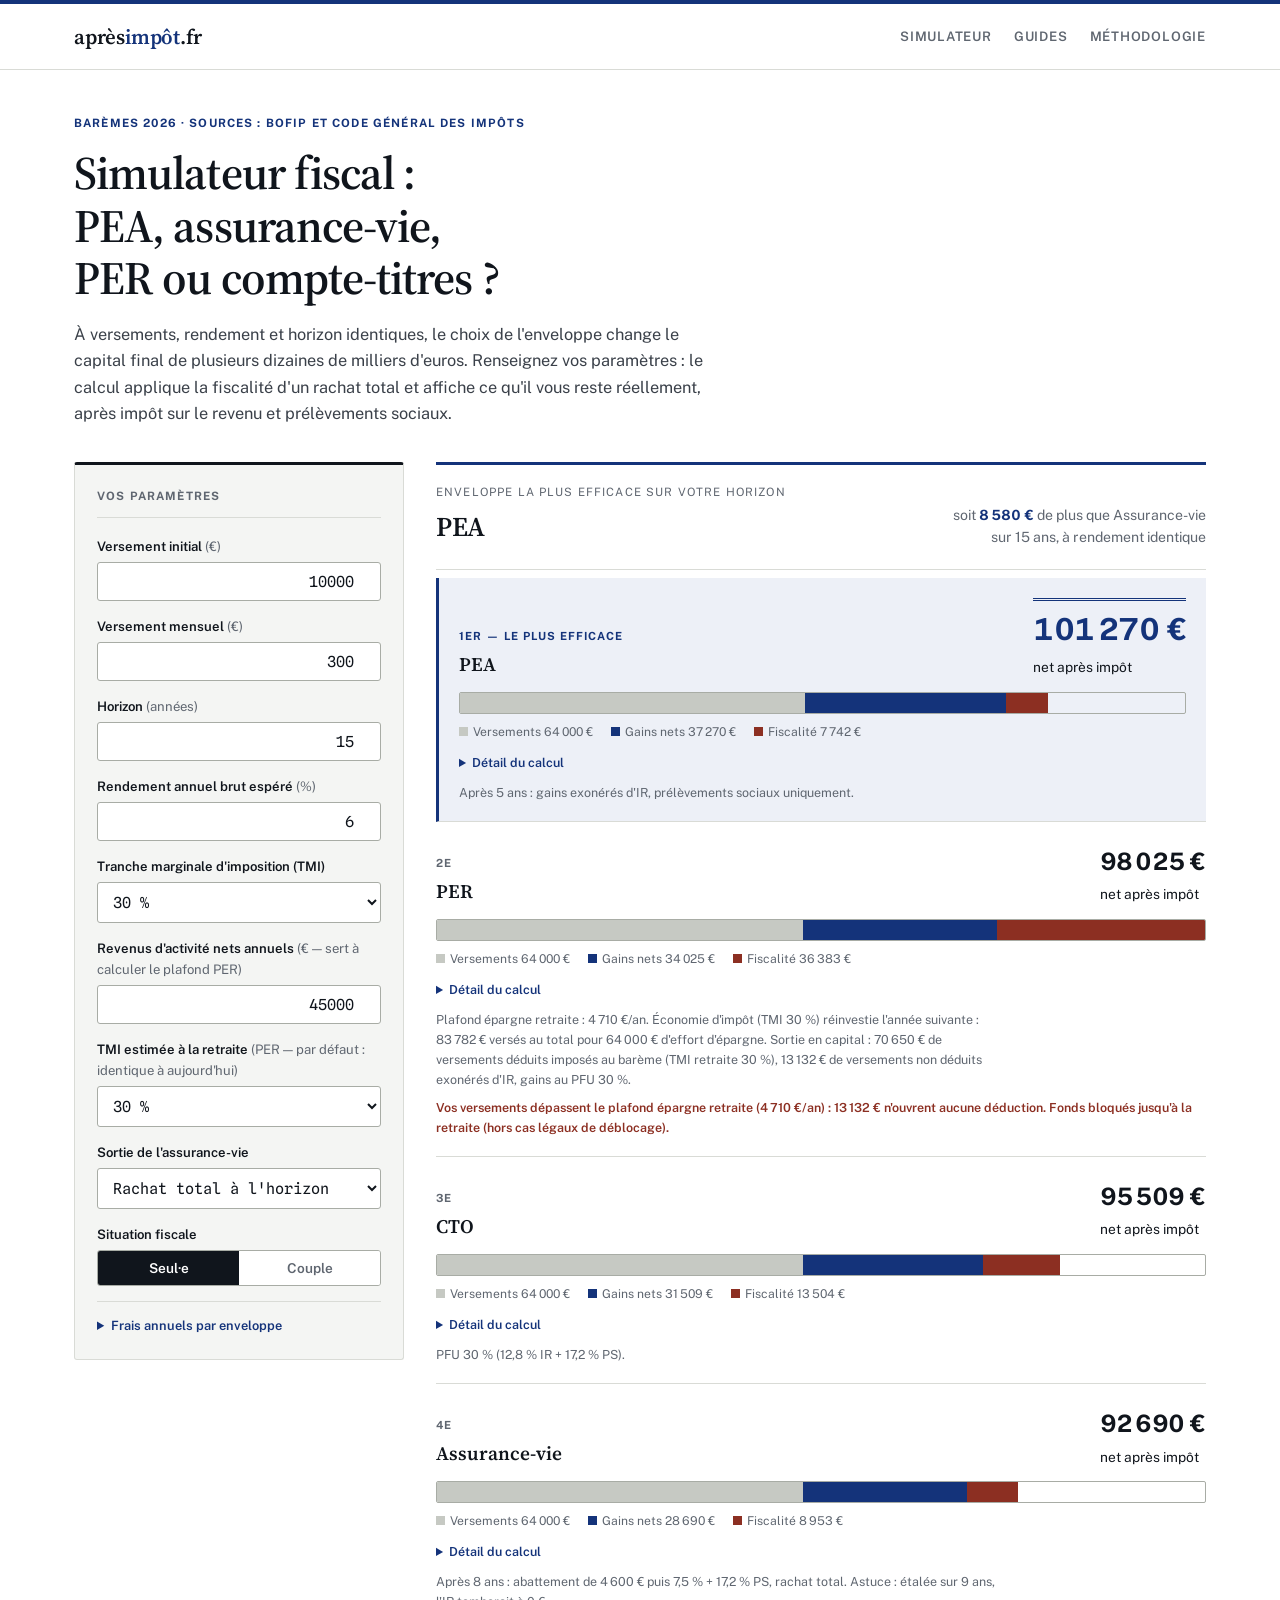
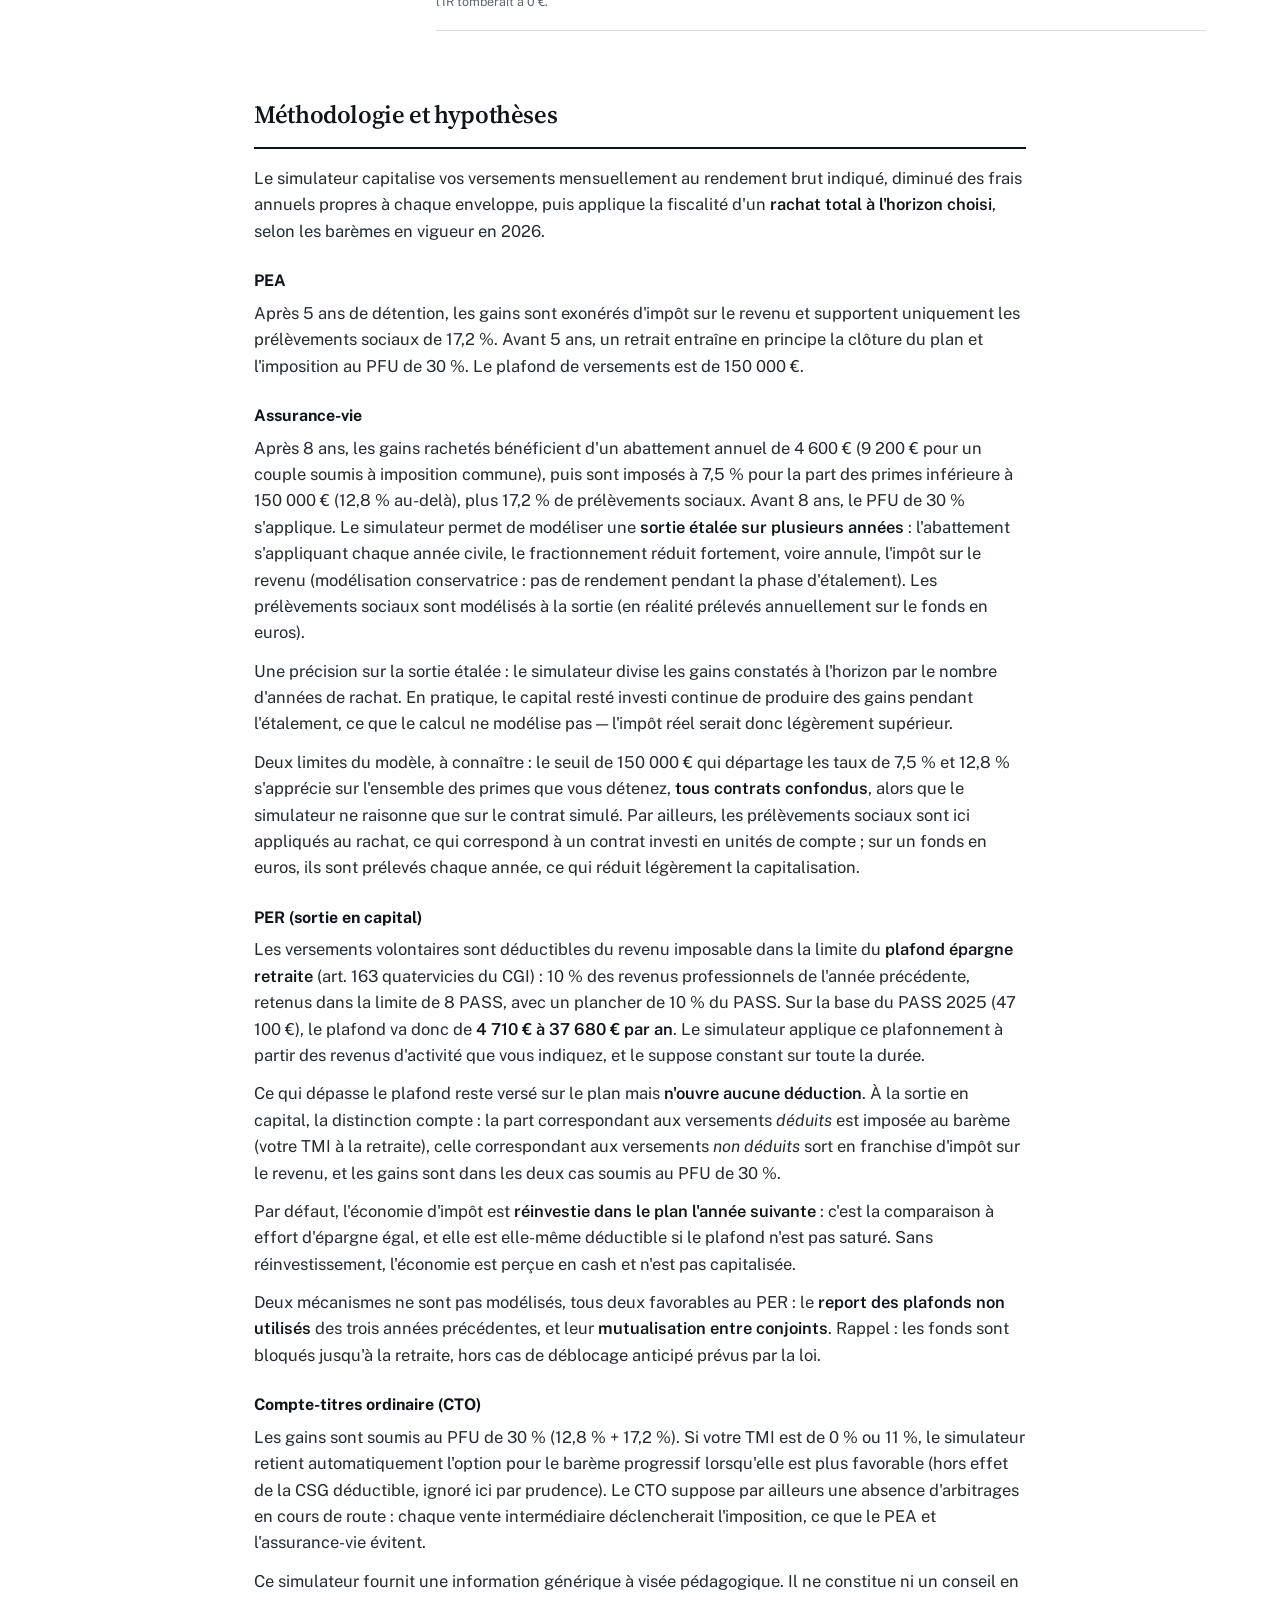
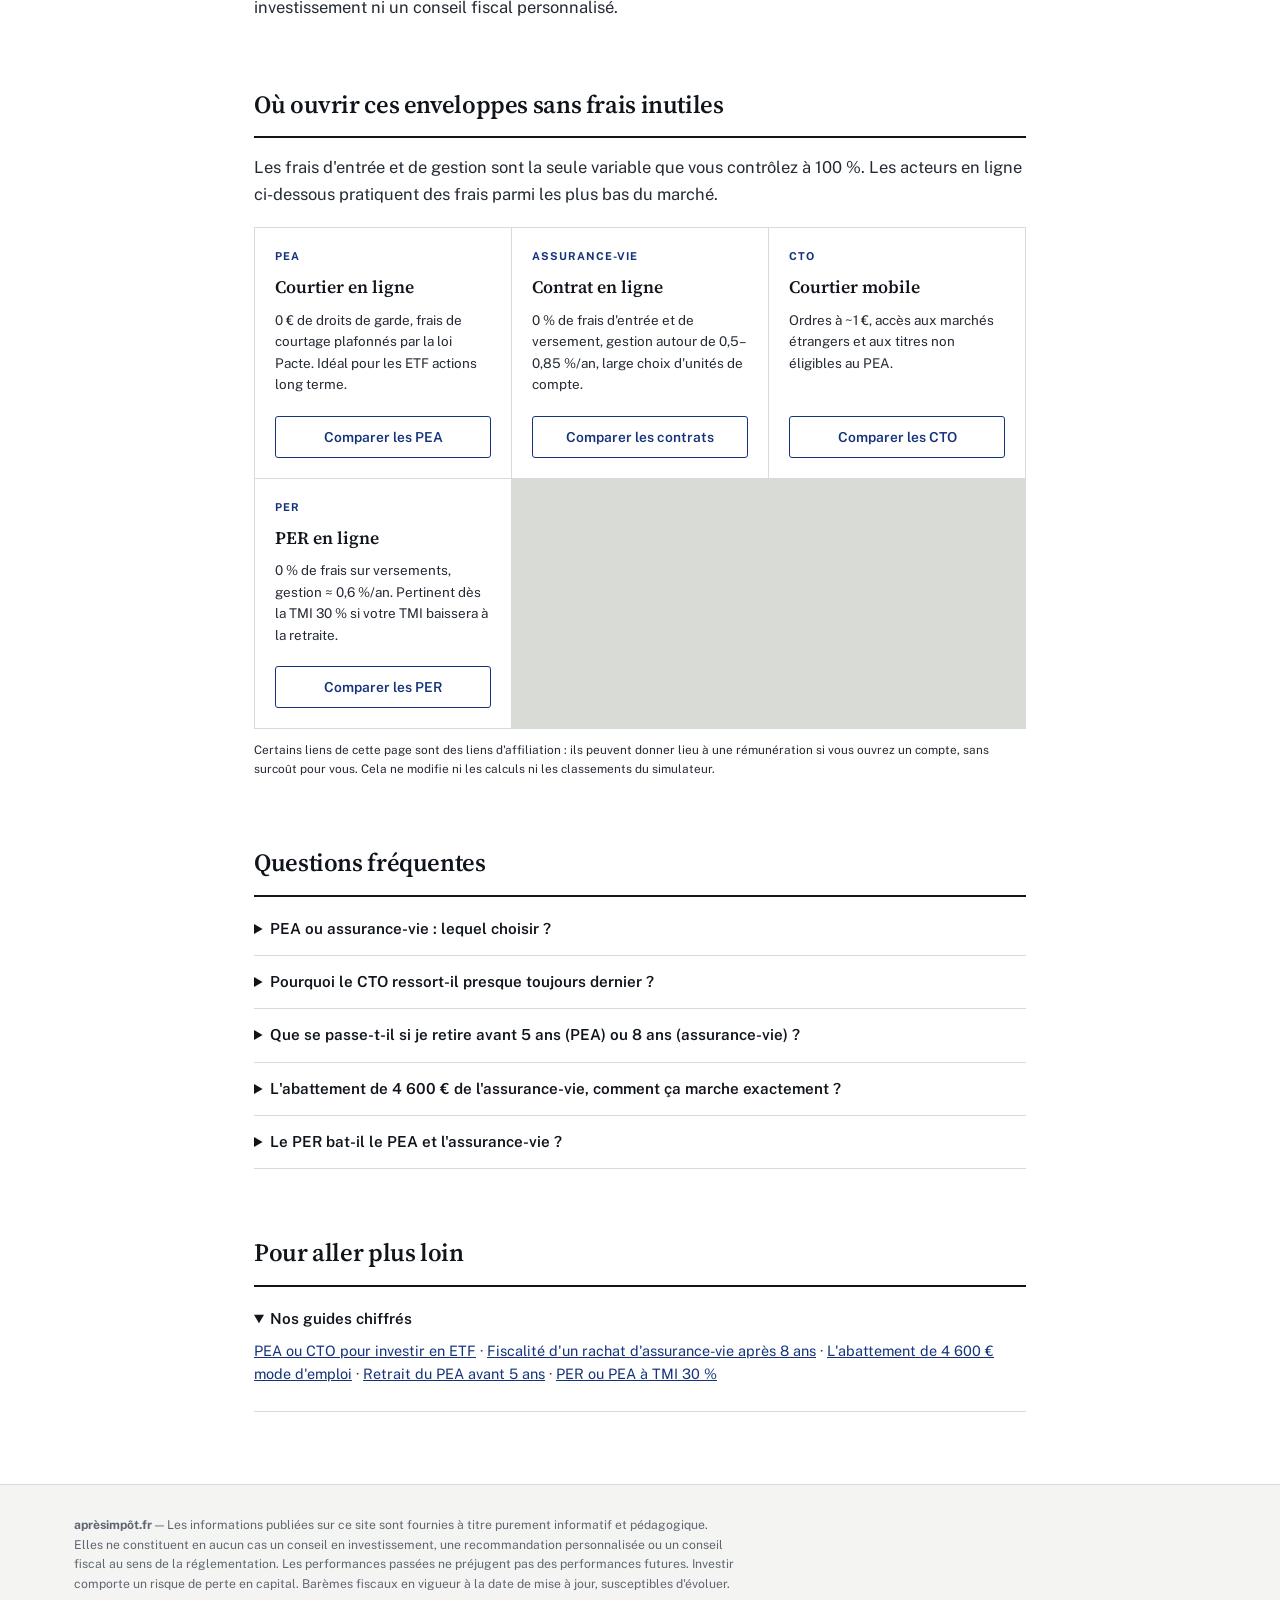
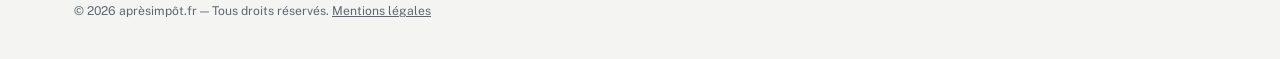
==== commit d60e9792: "check final" ====
--- a/index.html
+++ b/index.html
@@ -39,7 +39,7 @@
     {"@type": "Question", "name": "Quelle est la fiscalité d'un compte-titres ordinaire (CTO) ?", "acceptedAnswer": {"@type": "Answer", "text": "Les plus-values et dividendes du CTO sont soumis au PFU de 30 % (12,8 % d'impôt sur le revenu + 17,2 % de prélèvements sociaux). L'option pour le barème progressif peut être préférable si votre TMI est de 0 % ou 11 %."}},
     {"@type": "Question", "name": "Que se passe-t-il si je retire de mon PEA avant 5 ans ?", "acceptedAnswer": {"@type": "Answer", "text": "Un retrait avant 5 ans entraîne en principe la clôture du plan et l'imposition des gains au PFU de 30 %. Après 5 ans, les retraits sont possibles sans clôture et les gains ne supportent que les prélèvements sociaux de 17,2 %."}},
     {"@type": "Question", "name": "L'abattement de l'assurance-vie s'applique-t-il chaque année ?", "acceptedAnswer": {"@type": "Answer", "text": "Oui. Après 8 ans, l'abattement de 4 600 € (9 200 € pour un couple) s'applique chaque année sur la part de gains rachetée. Fractionner ses rachats sur plusieurs années permet donc de réduire fortement, voire d'annuler, l'impôt sur le revenu."}},
-    {"@type": "Question", "name": "Le PER est-il plus intéressant que le PEA ou l'assurance-vie ?", "acceptedAnswer": {"@type": "Answer", "text": "Le PER permet de déduire les versements du revenu imposable (économie immédiate égale à votre TMI), mais le capital est imposé au barème à la sortie et les fonds sont bloqués jusqu'à la retraite. Il est surtout pertinent si votre TMI actuelle (30 % et plus) est nettement supérieure à votre TMI prévisible à la retraite."}}
+    {"@type": "Question", "name": "Le PER est-il plus intéressant que le PEA ou l'assurance-vie ?", "acceptedAnswer": {"@type": "Answer", "text": "Uniquement si votre tranche marginale baisse à la retraite. Le PER déduit les versements à l'entrée (dans la limite du plafond épargne retraite, de 4 710 à 37 680 euros par an) mais les réimpose au barème à la sortie en capital. À tranche identique entre aujourd'hui et la retraite, l'État reprend exactement ce qu'il a consenti, et le PEA repasse devant : il ne reste au PER que des frais plus élevés et des fonds bloqués. Le PER n'est pas un produit de rendement, c'est un arbitrage entre deux taux d'imposition."}}
   ]
 }
 </script>
@@ -197,7 +197,7 @@
 </header>
 
 <div class="hero">
-  <p class="eyebrow">Barèmes 2026 &middot; Sources : BOFiP et Code général des impôts</p>
+  <p class="eyebrow">Barèmes 2026 · Sources : BOFiP et Code général des impôts</p>
   <h1>Simulateur fiscal : PEA, assurance-vie, PER ou compte-titres ?</h1>
   <p class="lede">À versements, rendement et horizon identiques, le choix de l'enveloppe change le capital final de plusieurs dizaines de milliers d'euros. Renseignez vos paramètres : le calcul applique la fiscalité d'un rachat total et affiche ce qu'il vous reste réellement, après impôt sur le revenu et prélèvements sociaux.</p>
 </div>
@@ -235,6 +235,11 @@
         <option value="41">41 %</option>
         <option value="45">45 %</option>
       </select>
+    </div>
+
+    <div class="field">
+      <label for="revenu">Revenus d'activité nets annuels <span class="hint">(€ — sert à calculer le plafond PER)</span></label>
+      <input class="mono" type="number" id="revenu" value="45000" min="0" step="1000">
     </div>
 
     <div class="field">
@@ -313,8 +318,15 @@
   <p>Après 5 ans de détention, les gains sont exonérés d'impôt sur le revenu et supportent uniquement les prélèvements sociaux de 17,2 %. Avant 5 ans, un retrait entraîne en principe la clôture du plan et l'imposition au PFU de 30 %. Le plafond de versements est de 150 000 €.</p>
   <h3>Assurance-vie</h3>
   <p>Après 8 ans, les gains rachetés bénéficient d'un abattement annuel de 4 600 € (9 200 € pour un couple soumis à imposition commune), puis sont imposés à 7,5 % pour la part des primes inférieure à 150 000 € (12,8 % au-delà), plus 17,2 % de prélèvements sociaux. Avant 8 ans, le PFU de 30 % s'applique. Le simulateur permet de modéliser une <strong>sortie étalée sur plusieurs années</strong> : l'abattement s'appliquant chaque année civile, le fractionnement réduit fortement, voire annule, l'impôt sur le revenu (modélisation conservatrice : pas de rendement pendant la phase d'étalement). Les prélèvements sociaux sont modélisés à la sortie (en réalité prélevés annuellement sur le fonds en euros).</p>
+  <p>Une précision sur la sortie étalée : le simulateur divise les gains constatés à l'horizon par le nombre d'années de rachat. En pratique, le capital resté investi continue de produire des gains pendant l'étalement, ce que le calcul ne modélise pas — l'impôt réel serait donc légèrement supérieur.</p>
+
+  <p>Deux limites du modèle, à connaître : le seuil de 150 000 € qui départage les taux de 7,5 % et 12,8 % s'apprécie sur l'ensemble des primes que vous détenez, <strong>tous contrats confondus</strong>, alors que le simulateur ne raisonne que sur le contrat simulé. Par ailleurs, les prélèvements sociaux sont ici appliqués au rachat, ce qui correspond à un contrat investi en unités de compte ; sur un fonds en euros, ils sont prélevés chaque année, ce qui réduit légèrement la capitalisation.</p>
+
   <h3>PER (sortie en capital)</h3>
-  <p>Les versements volontaires sont déduits du revenu imposable, dans la limite du plafond épargne retraite (environ 10 % des revenus professionnels). L'économie d'impôt immédiate est égale à votre TMI actuelle. À la sortie en capital, la part correspondant aux versements déduits est imposée au barème (votre TMI à la retraite) et les gains au PFU de 30 %. Par défaut, le simulateur suppose l'économie d'impôt <strong>réinvestie dans le plan</strong> (versement effectif majoré), ce qui est la comparaison à effort d'épargne égal. Rappel : les fonds sont bloqués jusqu'à la retraite, hors cas de déblocage anticipé prévus par la loi.</p>
+  <p>Les versements volontaires sont déductibles du revenu imposable dans la limite du <strong>plafond épargne retraite</strong> (art. 163 quatervicies du CGI) : 10 % des revenus professionnels de l'année précédente, retenus dans la limite de 8 PASS, avec un plancher de 10 % du PASS. Sur la base du PASS 2025 (47 100 €), le plafond va donc de <strong>4 710 € à 37 680 € par an</strong>. Le simulateur applique ce plafonnement à partir des revenus d'activité que vous indiquez, et le suppose constant sur toute la durée.</p>
+  <p>Ce qui dépasse le plafond reste versé sur le plan mais <strong>n'ouvre aucune déduction</strong>. À la sortie en capital, la distinction compte : la part correspondant aux versements <em>déduits</em> est imposée au barème (votre TMI à la retraite), celle correspondant aux versements <em>non déduits</em> sort en franchise d'impôt sur le revenu, et les gains sont dans les deux cas soumis au PFU de 30 %.</p>
+  <p>Par défaut, l'économie d'impôt est <strong>réinvestie dans le plan l'année suivante</strong> : c'est la comparaison à effort d'épargne égal, et elle est elle-même déductible si le plafond n'est pas saturé. Sans réinvestissement, l'économie est perçue en cash et n'est pas capitalisée.</p>
+  <p>Deux mécanismes ne sont pas modélisés, tous deux favorables au PER : le <strong>report des plafonds non utilisés</strong> des trois années précédentes, et leur <strong>mutualisation entre conjoints</strong>. Rappel : les fonds sont bloqués jusqu'à la retraite, hors cas de déblocage anticipé prévus par la loi.</p>
   <h3>Compte-titres ordinaire (CTO)</h3>
   <p>Les gains sont soumis au PFU de 30 % (12,8 % + 17,2 %). Si votre TMI est de 0 % ou 11 %, le simulateur retient automatiquement l'option pour le barème progressif lorsqu'elle est plus favorable (hors effet de la CSG déductible, ignoré ici par prudence). Le CTO suppose par ailleurs une absence d'arbitrages en cours de route : chaque vente intermédiaire déclencherait l'imposition, ce que le PEA et l'assurance-vie évitent.</p>
   <p>Ce simulateur fournit une information générique à visée pédagogique. Il ne constitue ni un conseil en investissement ni un conseil fiscal personnalisé.</p>
@@ -373,7 +385,7 @@
   </details>
   <details>
     <summary>Le PER bat-il le PEA et l'assurance-vie ?</summary>
-    <p>Tout dépend de l'écart entre votre TMI actuelle et votre TMI à la retraite. La déduction à l'entrée est un levier puissant à 30 %, 41 % ou 45 % de TMI, surtout si l'économie d'impôt est réinvestie — mais le capital est imposé au barème à la sortie et les fonds sont bloqués jusqu'à la retraite. À TMI 11 % ou 0 %, le PER est rarement pertinent : préférez le PEA. Testez les deux TMI dans le simulateur pour voir le point de bascule.</p>
+    <p>Uniquement si votre tranche marginale baisse à la retraite. La déduction à l'entrée n'est pas un cadeau : elle est reprise au barème à la sortie en capital. À TMI identique entre aujourd'hui et la retraite, l'État récupère exactement ce qu'il a consenti, et le <strong>PEA repasse devant</strong> — il ne reste au PER que des frais de gestion plus élevés et des fonds bloqués. Le PER devient gagnant quand l'écart de tranche est réel (30 % aujourd'hui, 11 % demain), que l'économie d'impôt est réinvestie, et dans la limite du <strong>plafond épargne retraite</strong> (de 4 710 € à 37 680 €/an selon vos revenus). Testez les deux TMI dans le simulateur pour voir votre point de bascule.</p>
   </details>
 </section>
 
@@ -401,6 +413,8 @@
 <script>
 "use strict";
 const PS = 0.172, PFU_IR = 0.128;
+const PASS = 47100; // PASS N-1 (2025), référence du plafond épargne retraite pour les versements 2026
+const plafondPER = r => Math.max(0.10 * Math.min(r, 8 * PASS), 0.10 * PASS);
 const fmt = v => new Intl.NumberFormat('fr-FR',{style:'currency',currency:'EUR',maximumFractionDigits:0}).format(v);
 
 function futureValue(p0, m, years, annualNet){
@@ -438,21 +452,52 @@
   return {ir, ps, note};
 }
 
-function computePER(p0, pm, years, ret, fees, tmiNow, tmiRet, reinvest){
-  const n = years * 12, effort = p0 + pm * n;
-  // economie d'impot = versement x TMI, reversee dans le plan : k = 1 + TMI
-  const k = reinvest ? 1 + tmiNow : 1;
-  const fv = futureValue(p0 * k, pm * k, years, ret - fees);
-  const investedGross = effort * k;
-  const gainsTrue = Math.max(0, fv - investedGross);
-  const ir = investedGross * tmiRet + gainsTrue * PFU_IR;
-  const ps = gainsTrue * PS;
-  const bonus = reinvest ? 0 : effort * tmiNow;
-  const fvDisplay = fv + bonus;
-  let note = "Déduction à l'entrée (TMI " + Math.round(tmiNow * 100) + " %) " +
-    (reinvest ? "réinvestie dans le plan l'année suivante : " + fmt(investedGross) + " effectivement versés pour " + fmt(effort) + " d'effort d'épargne. " : "perçue en cash, non capitalisée. ") +
-    "Sortie en capital : versements imposés au barème (TMI retraite " + Math.round(tmiRet * 100) + " %), gains au PFU 30 %.";
-  return {fv: fvDisplay, gains: Math.max(0, fvDisplay - effort), ir, ps, net: fvDisplay - ir - ps, note};
+function computePER(p0, pm, years, ret, fees, tmiNow, tmiRet, reinvest, revenu){
+  const rm = Math.pow(1 + (ret - fees), 1 / 12) - 1;
+  const cap = plafondPER(revenu);
+  const n = Math.max(1, Math.round(years));
+  let solde = 0, deduits = 0, nonDeduits = 0, effort = 0, ecoPrev = 0, ecoCash = 0;
+
+  for (let y = 0; y < n; y++){
+    const effortAn = (y === 0 ? p0 : 0) + pm * 12;
+    effort += effortAn;
+    // l'economie d'impot de l'annee precedente est reinvestie dans le plan
+    const verse = effortAn + (reinvest ? ecoPrev : 0);
+    const ded = Math.min(verse, cap);       // plafonnee
+    deduits += ded;
+    nonDeduits += verse - ded;              // excedent : verse mais non deduit
+    const eco = ded * tmiNow;
+    if (reinvest) ecoPrev = eco; else ecoCash += eco;
+
+    // capitalisation : versement initial + economie reinvestie en debut d'annee, le reste mensuellement
+    const lump = (y === 0 ? p0 : 0) + (reinvest && y > 0 ? verse - pm * 12 : 0);
+    for (let m = 0; m < 12; m++){
+      solde = (solde + (m === 0 ? lump : 0) + pm) * (1 + rm);
+    }
+  }
+
+  const versements = deduits + nonDeduits;
+  const gains = Math.max(0, solde - versements);
+  // sortie en capital : versements deduits imposes au bareme, versements non deduits exoneres d'IR,
+  // gains au PFU dans les deux cas
+  const ir = deduits * tmiRet + gains * PFU_IR;
+  const ps = gains * PS;
+  const fvDisplay = solde + ecoCash;
+
+  let note = "Plafond épargne retraite : " + fmt(cap) + "/an. ";
+  note += reinvest
+    ? "Économie d'impôt (TMI " + Math.round(tmiNow * 100) + " %) réinvestie l'année suivante : " + fmt(versements) + " versés au total pour " + fmt(effort) + " d'effort d'épargne. "
+    : "Économie d'impôt perçue en cash (" + fmt(ecoCash) + "), non capitalisée. ";
+  note += "Sortie en capital : " + fmt(deduits) + " de versements déduits imposés au barème (TMI retraite " + Math.round(tmiRet * 100) + " %)";
+  note += nonDeduits > 1
+    ? ", " + fmt(nonDeduits) + " de versements non déduits exonérés d'IR, gains au PFU 30 %."
+    : ", gains au PFU 30 %.";
+
+  const warn = nonDeduits > 1
+    ? "Vos versements dépassent le plafond épargne retraite (" + fmt(cap) + "/an) : " + fmt(nonDeduits) + " n'ouvrent aucune déduction. Fonds bloqués jusqu'à la retraite (hors cas légaux de déblocage)."
+    : "Fonds bloqués jusqu'à la retraite (hors cas légaux de déblocage).";
+
+  return {fv: fvDisplay, gains: Math.max(0, fvDisplay - effort), ir, ps, net: fvDisplay - ir - ps, note, warn};
 }
 
 function taxCTO(g, tmi){
@@ -486,9 +531,8 @@
     return {...e, fv, gains, ir: t.ir, ps: t.ps, net: fv - t.ir - t.ps, note: t.note};
   });
 
-  const per = computePER(p0, pm, years, ret, read('f-per')/100, tmi/100, tmiRet, reinvest);
-  base.push({key:'PER', ...per,
-    warn: "Fonds bloqués jusqu'à la retraite (hors cas légaux de déblocage). Déduction limitée à votre plafond épargne retraite (≈ 10 % des revenus professionnels)."});
+  const per = computePER(p0, pm, years, ret, read('f-per')/100, tmi/100, tmiRet, reinvest, read('revenu'));
+  base.push({key:'PER', ...per});
 
   const envs = base.map(e => ({...e, totalTax: e.ir + e.ps})).sort((a, b) => b.net - a.net);
 
